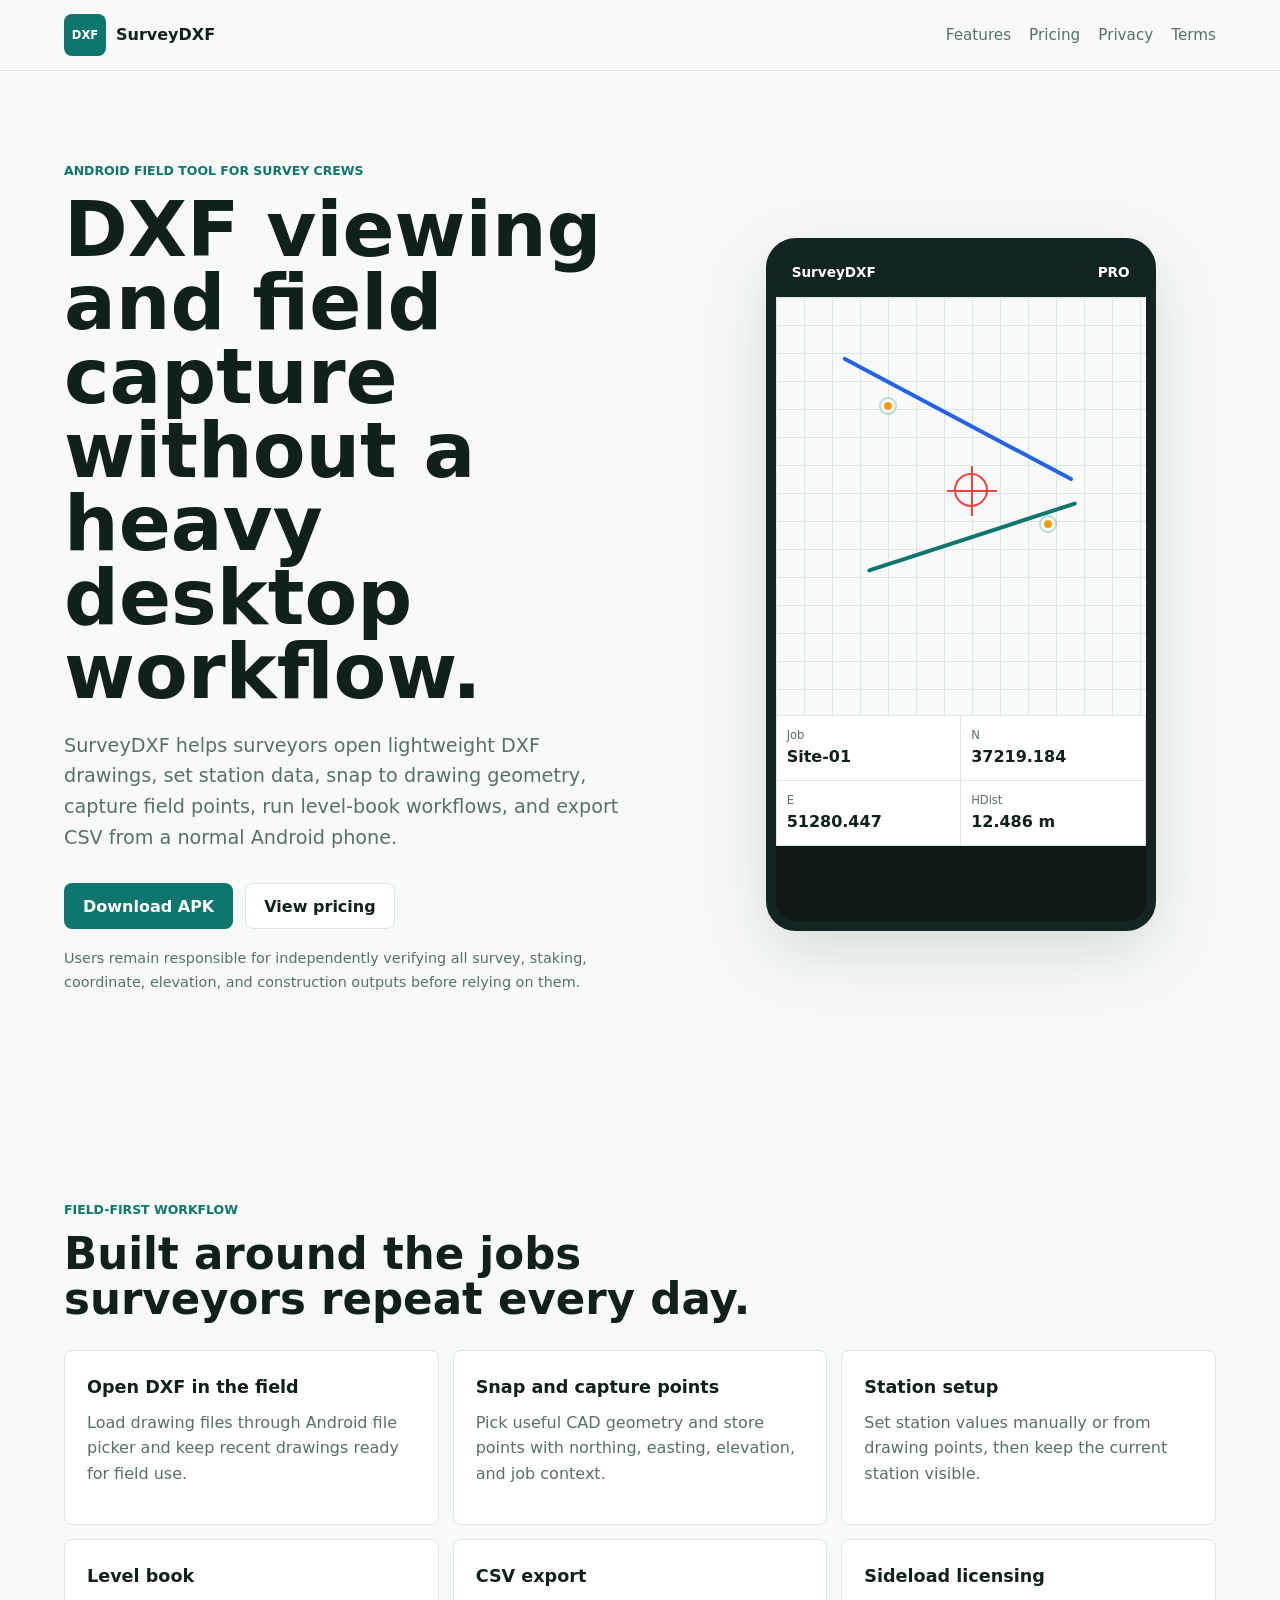
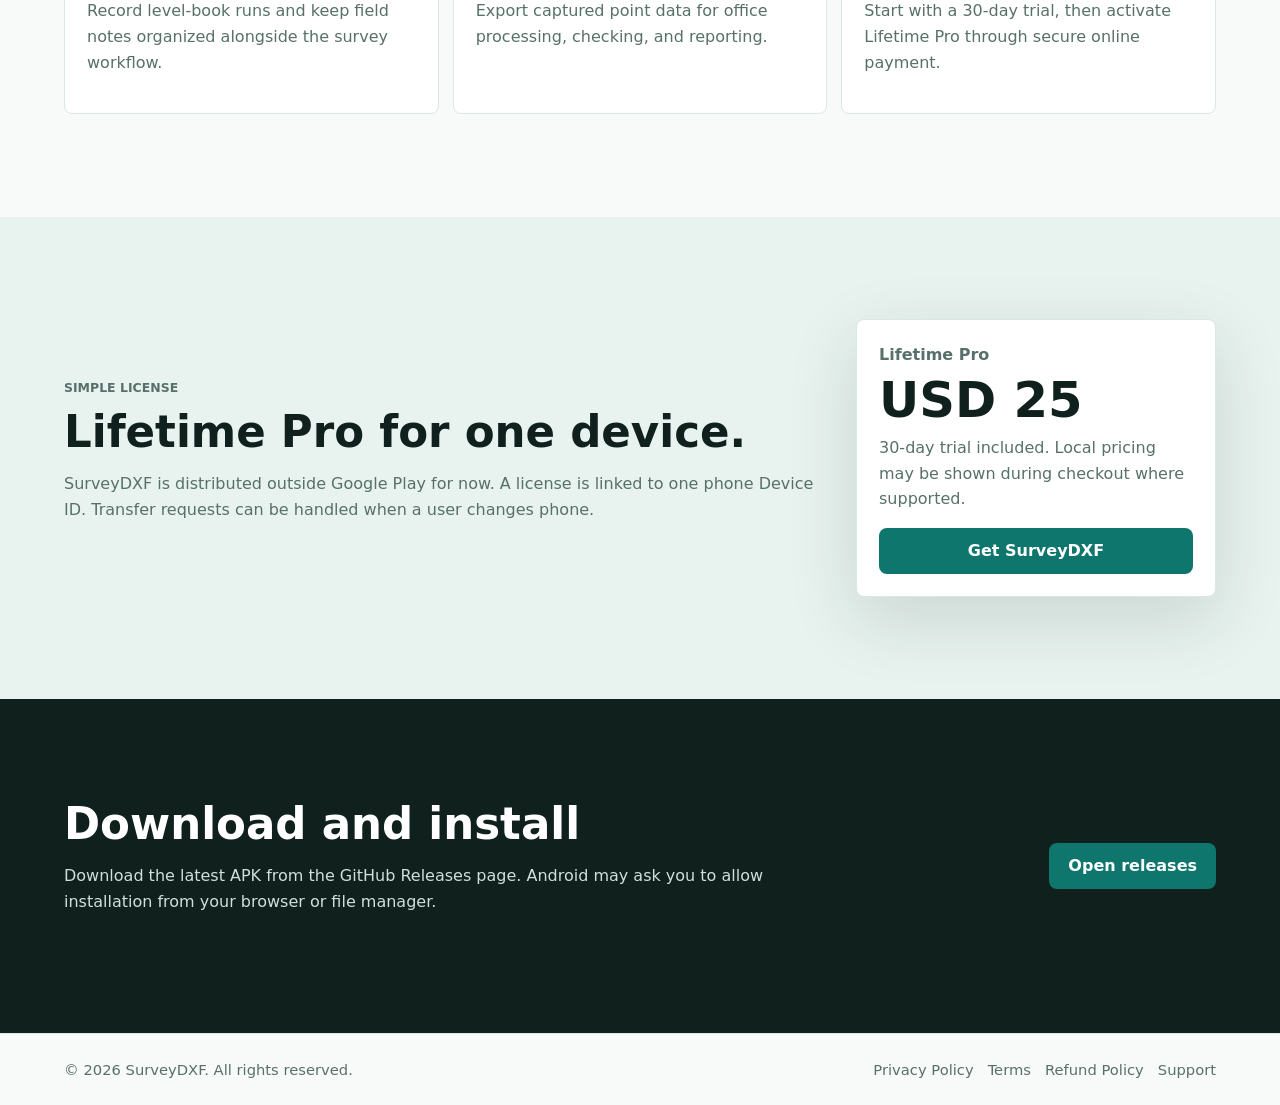
==== index.html @ d7568650 "Add SurveyDXF landing page" ====
<!doctype html>
<html lang="en">
<head>
  <meta charset="utf-8">
  <meta name="viewport" content="width=device-width, initial-scale=1">
  <title>SurveyDXF - Android DXF Field Survey Tool</title>
  <meta name="description" content="SurveyDXF is an Android field productivity tool for DXF viewing, stakeout support, point capture, level booking, and CSV export.">
  <meta property="og:title" content="SurveyDXF">
  <meta property="og:description" content="Android DXF viewing, stakeout support, point capture, level booking, and CSV export for survey field work.">
  <meta property="og:type" content="website">
  <meta name="theme-color" content="#0f766e">
  <link rel="stylesheet" href="styles.css">
</head>
<body>
  <header class="site-header">
    <a class="brand" href="index.html" aria-label="SurveyDXF home">
      <span class="brand-mark">DXF</span>
      <span>SurveyDXF</span>
    </a>
    <nav aria-label="Main navigation">
      <a href="#features">Features</a>
      <a href="#pricing">Pricing</a>
      <a href="privacy.html">Privacy</a>
      <a href="terms.html">Terms</a>
    </nav>
  </header>

  <main>
    <section class="hero">
      <div class="hero-copy">
        <p class="eyebrow">Android field tool for survey crews</p>
        <h1>DXF viewing and field capture without a heavy desktop workflow.</h1>
        <p class="lead">
          SurveyDXF helps surveyors open lightweight DXF drawings, set station data,
          snap to drawing geometry, capture field points, run level-book workflows,
          and export CSV from a normal Android phone.
        </p>
        <div class="hero-actions">
          <a class="button primary" href="#download">Download APK</a>
          <a class="button secondary" href="#pricing">View pricing</a>
        </div>
        <p class="fine">
          Users remain responsible for independently verifying all survey, staking,
          coordinate, elevation, and construction outputs before relying on them.
        </p>
      </div>

      <div class="phone-panel" aria-label="SurveyDXF app preview">
        <div class="phone">
          <div class="status-row">
            <span>SurveyDXF</span>
            <span>PRO</span>
          </div>
          <div class="canvas">
            <div class="grid"></div>
            <div class="line line-a"></div>
            <div class="line line-b"></div>
            <div class="point p1"></div>
            <div class="point p2"></div>
            <div class="cursor"></div>
          </div>
          <div class="readout">
            <div><span>Job</span><strong>Site-01</strong></div>
            <div><span>N</span><strong>37219.184</strong></div>
            <div><span>E</span><strong>51280.447</strong></div>
            <div><span>HDist</span><strong>12.486 m</strong></div>
          </div>
        </div>
      </div>
    </section>

    <section id="features" class="section">
      <div class="section-heading">
        <p class="eyebrow">Field-first workflow</p>
        <h2>Built around the jobs surveyors repeat every day.</h2>
      </div>
      <div class="feature-grid">
        <article>
          <h3>Open DXF in the field</h3>
          <p>Load drawing files through Android file picker and keep recent drawings ready for field use.</p>
        </article>
        <article>
          <h3>Snap and capture points</h3>
          <p>Pick useful CAD geometry and store points with northing, easting, elevation, and job context.</p>
        </article>
        <article>
          <h3>Station setup</h3>
          <p>Set station values manually or from drawing points, then keep the current station visible.</p>
        </article>
        <article>
          <h3>Level book</h3>
          <p>Record level-book runs and keep field notes organized alongside the survey workflow.</p>
        </article>
        <article>
          <h3>CSV export</h3>
          <p>Export captured point data for office processing, checking, and reporting.</p>
        </article>
        <article>
          <h3>Sideload licensing</h3>
          <p>Start with a 30-day trial, then activate Lifetime Pro through secure online payment.</p>
        </article>
      </div>
    </section>

    <section id="pricing" class="section split">
      <div>
        <p class="eyebrow">Simple license</p>
        <h2>Lifetime Pro for one device.</h2>
        <p>
          SurveyDXF is distributed outside Google Play for now. A license is linked
          to one phone Device ID. Transfer requests can be handled when a user
          changes phone.
        </p>
      </div>
      <div class="price-card">
        <span class="price-label">Lifetime Pro</span>
        <strong>USD 25</strong>
        <p>30-day trial included. Local pricing may be shown during checkout where supported.</p>
        <a class="button primary full" href="https://github.com/bmgis/SurveyDXF/releases">Get SurveyDXF</a>
      </div>
    </section>

    <section id="download" class="section callout">
      <div>
        <h2>Download and install</h2>
        <p>
          Download the latest APK from the GitHub Releases page. Android may ask
          you to allow installation from your browser or file manager.
        </p>
      </div>
      <a class="button primary" href="https://github.com/bmgis/SurveyDXF/releases">Open releases</a>
    </section>
  </main>

  <footer class="site-footer">
    <p>&copy; 2026 SurveyDXF. All rights reserved.</p>
    <div>
      <a href="privacy.html">Privacy Policy</a>
      <a href="terms.html">Terms</a>
      <a href="refund.html">Refund Policy</a>
      <a href="mailto:bmgis.my@gmail.com">Support</a>
    </div>
  </footer>
</body>
</html>
---- styles.css ----
:root {
  color-scheme: light;
  --bg: #f7faf8;
  --panel: #ffffff;
  --ink: #10201d;
  --muted: #58706a;
  --line: #dbe7e2;
  --brand: #0f766e;
  --brand-dark: #0b4f4a;
  --accent: #f59e0b;
  --soft: #e8f3ef;
  --shadow: 0 22px 70px rgba(16, 32, 29, 0.14);
}

* {
  box-sizing: border-box;
}

html {
  scroll-behavior: smooth;
}

body {
  margin: 0;
  font-family: Inter, ui-sans-serif, system-ui, -apple-system, BlinkMacSystemFont, "Segoe UI", sans-serif;
  line-height: 1.6;
  background: var(--bg);
  color: var(--ink);
}

a {
  color: inherit;
}

.site-header {
  position: sticky;
  top: 0;
  z-index: 10;
  display: flex;
  align-items: center;
  justify-content: space-between;
  gap: 20px;
  padding: 14px clamp(18px, 5vw, 72px);
  background: rgba(247, 250, 248, 0.92);
  border-bottom: 1px solid var(--line);
  backdrop-filter: blur(16px);
}

.brand {
  display: inline-flex;
  align-items: center;
  gap: 10px;
  text-decoration: none;
  font-weight: 800;
}

.brand-mark {
  display: inline-grid;
  place-items: center;
  width: 42px;
  height: 42px;
  border-radius: 8px;
  background: var(--brand);
  color: white;
  font-size: 0.72rem;
  letter-spacing: 0;
}

nav {
  display: flex;
  align-items: center;
  gap: 18px;
  font-size: 0.95rem;
  color: var(--muted);
}

nav a,
.site-footer a {
  text-decoration: none;
}

nav a:hover,
.site-footer a:hover {
  color: var(--brand-dark);
}

.hero {
  display: grid;
  grid-template-columns: minmax(0, 1.05fr) minmax(320px, 0.95fr);
  gap: clamp(30px, 6vw, 86px);
  align-items: center;
  min-height: calc(100vh - 72px);
  padding: clamp(44px, 7vw, 94px) clamp(18px, 5vw, 72px);
}

.hero-copy {
  max-width: 780px;
}

.eyebrow {
  margin: 0 0 12px;
  color: var(--brand);
  font-weight: 800;
  text-transform: uppercase;
  font-size: 0.78rem;
}

h1,
h2,
h3,
p {
  margin-top: 0;
}

h1 {
  margin-bottom: 22px;
  font-size: clamp(2.35rem, 6vw, 5.8rem);
  line-height: 0.96;
  letter-spacing: 0;
}

h2 {
  margin-bottom: 16px;
  font-size: clamp(1.8rem, 3.4vw, 3.2rem);
  line-height: 1.04;
  letter-spacing: 0;
}

h3 {
  margin-bottom: 8px;
  font-size: 1.1rem;
}

.lead {
  max-width: 660px;
  color: var(--muted);
  font-size: clamp(1rem, 1.5vw, 1.2rem);
}

.hero-actions {
  display: flex;
  flex-wrap: wrap;
  gap: 12px;
  margin: 30px 0 18px;
}

.button {
  display: inline-flex;
  min-height: 46px;
  align-items: center;
  justify-content: center;
  border-radius: 8px;
  padding: 0 18px;
  font-weight: 800;
  text-decoration: none;
  border: 1px solid transparent;
}

.button.primary {
  background: var(--brand);
  color: white;
}

.button.primary:hover {
  background: var(--brand-dark);
}

.button.secondary {
  background: white;
  border-color: var(--line);
}

.button.full {
  width: 100%;
}

.fine {
  max-width: 620px;
  color: var(--muted);
  font-size: 0.9rem;
}

.phone-panel {
  display: flex;
  justify-content: center;
}

.phone {
  width: min(100%, 390px);
  aspect-ratio: 9 / 16;
  overflow: hidden;
  border: 10px solid #132522;
  border-radius: 30px;
  background: #101918;
  box-shadow: var(--shadow);
}

.status-row {
  display: flex;
  justify-content: space-between;
  padding: 14px 16px;
  color: white;
  font-size: 0.85rem;
  font-weight: 800;
  background: #132522;
}

.canvas {
  position: relative;
  height: 62%;
  overflow: hidden;
  background: #f8faf8;
}

.grid {
  position: absolute;
  inset: 0;
  background-image:
    linear-gradient(#dbe7e2 1px, transparent 1px),
    linear-gradient(90deg, #dbe7e2 1px, transparent 1px);
  background-size: 28px 28px;
}

.line,
.point,
.cursor {
  position: absolute;
}

.line {
  height: 4px;
  background: #2563eb;
  border-radius: 999px;
}

.line-a {
  width: 260px;
  left: 52px;
  top: 120px;
  transform: rotate(28deg);
}

.line-b {
  width: 220px;
  left: 86px;
  top: 238px;
  transform: rotate(-18deg);
  background: #0f766e;
}

.point {
  width: 14px;
  height: 14px;
  border: 3px solid white;
  border-radius: 50%;
  background: var(--accent);
  box-shadow: 0 0 0 2px rgba(15, 118, 110, 0.25);
}

.p1 {
  left: 105px;
  top: 102px;
}

.p2 {
  left: 265px;
  top: 220px;
}

.cursor {
  left: 178px;
  top: 176px;
  width: 34px;
  height: 34px;
  border: 2px solid #ef4444;
  border-radius: 50%;
}

.cursor::before,
.cursor::after {
  content: "";
  position: absolute;
  background: #ef4444;
}

.cursor::before {
  left: 15px;
  top: -9px;
  width: 2px;
  height: 50px;
}

.cursor::after {
  left: -9px;
  top: 15px;
  width: 50px;
  height: 2px;
}

.readout {
  display: grid;
  grid-template-columns: 1fr 1fr;
  gap: 1px;
  background: #dbe7e2;
  padding: 1px;
}

.readout div {
  min-height: 62px;
  padding: 10px;
  background: white;
}

.readout span {
  display: block;
  color: var(--muted);
  font-size: 0.72rem;
}

.readout strong {
  display: block;
  font-size: 1rem;
}

.section {
  padding: clamp(54px, 8vw, 104px) clamp(18px, 5vw, 72px);
}

.section-heading {
  max-width: 760px;
  margin-bottom: 28px;
}

.feature-grid {
  display: grid;
  grid-template-columns: repeat(3, minmax(0, 1fr));
  gap: 14px;
}

.feature-grid article,
.price-card {
  background: var(--panel);
  border: 1px solid var(--line);
  border-radius: 8px;
  padding: 22px;
}

.feature-grid p,
.split p,
.price-card p,
.callout p {
  color: var(--muted);
}

.split {
  display: grid;
  grid-template-columns: minmax(0, 1fr) 360px;
  gap: 28px;
  align-items: center;
  background: var(--soft);
}

.price-card {
  box-shadow: var(--shadow);
}

.price-label {
  color: var(--muted);
  font-weight: 800;
}

.price-card strong {
  display: block;
  margin: 8px 0 10px;
  font-size: 3.1rem;
  line-height: 1;
}

.callout {
  display: flex;
  align-items: center;
  justify-content: space-between;
  gap: 22px;
  background: #10201d;
  color: white;
}

.callout p {
  max-width: 720px;
  color: #cfe0dc;
}

.site-footer {
  display: flex;
  align-items: center;
  justify-content: space-between;
  gap: 18px;
  padding: 24px clamp(18px, 5vw, 72px);
  border-top: 1px solid var(--line);
  color: var(--muted);
  font-size: 0.92rem;
}

.site-footer p {
  margin: 0;
}

.site-footer div {
  display: flex;
  flex-wrap: wrap;
  gap: 14px;
}

.policy-page {
  max-width: 860px;
  margin: 0 auto;
  padding: 52px 18px 80px;
}

.policy-page h1 {
  font-size: clamp(2rem, 5vw, 3.6rem);
}

.policy-page h2 {
  margin-top: 30px;
  font-size: 1.45rem;
}

.notice {
  margin: 24px 0;
  padding: 18px;
  border: 1px solid var(--line);
  border-radius: 8px;
  background: white;
}

@media (max-width: 900px) {
  .hero,
  .split,
  .feature-grid {
    grid-template-columns: 1fr;
  }

  .hero {
    min-height: auto;
  }

  .phone-panel {
    justify-content: flex-start;
  }

  .price-card {
    max-width: 420px;
  }
}

@media (max-width: 640px) {
  .site-header,
  .site-footer,
  .callout {
    align-items: flex-start;
    flex-direction: column;
  }

  nav {
    width: 100%;
    overflow-x: auto;
    padding-bottom: 4px;
  }

  h1 {
    font-size: 2.55rem;
  }

  .button {
    width: 100%;
  }
}
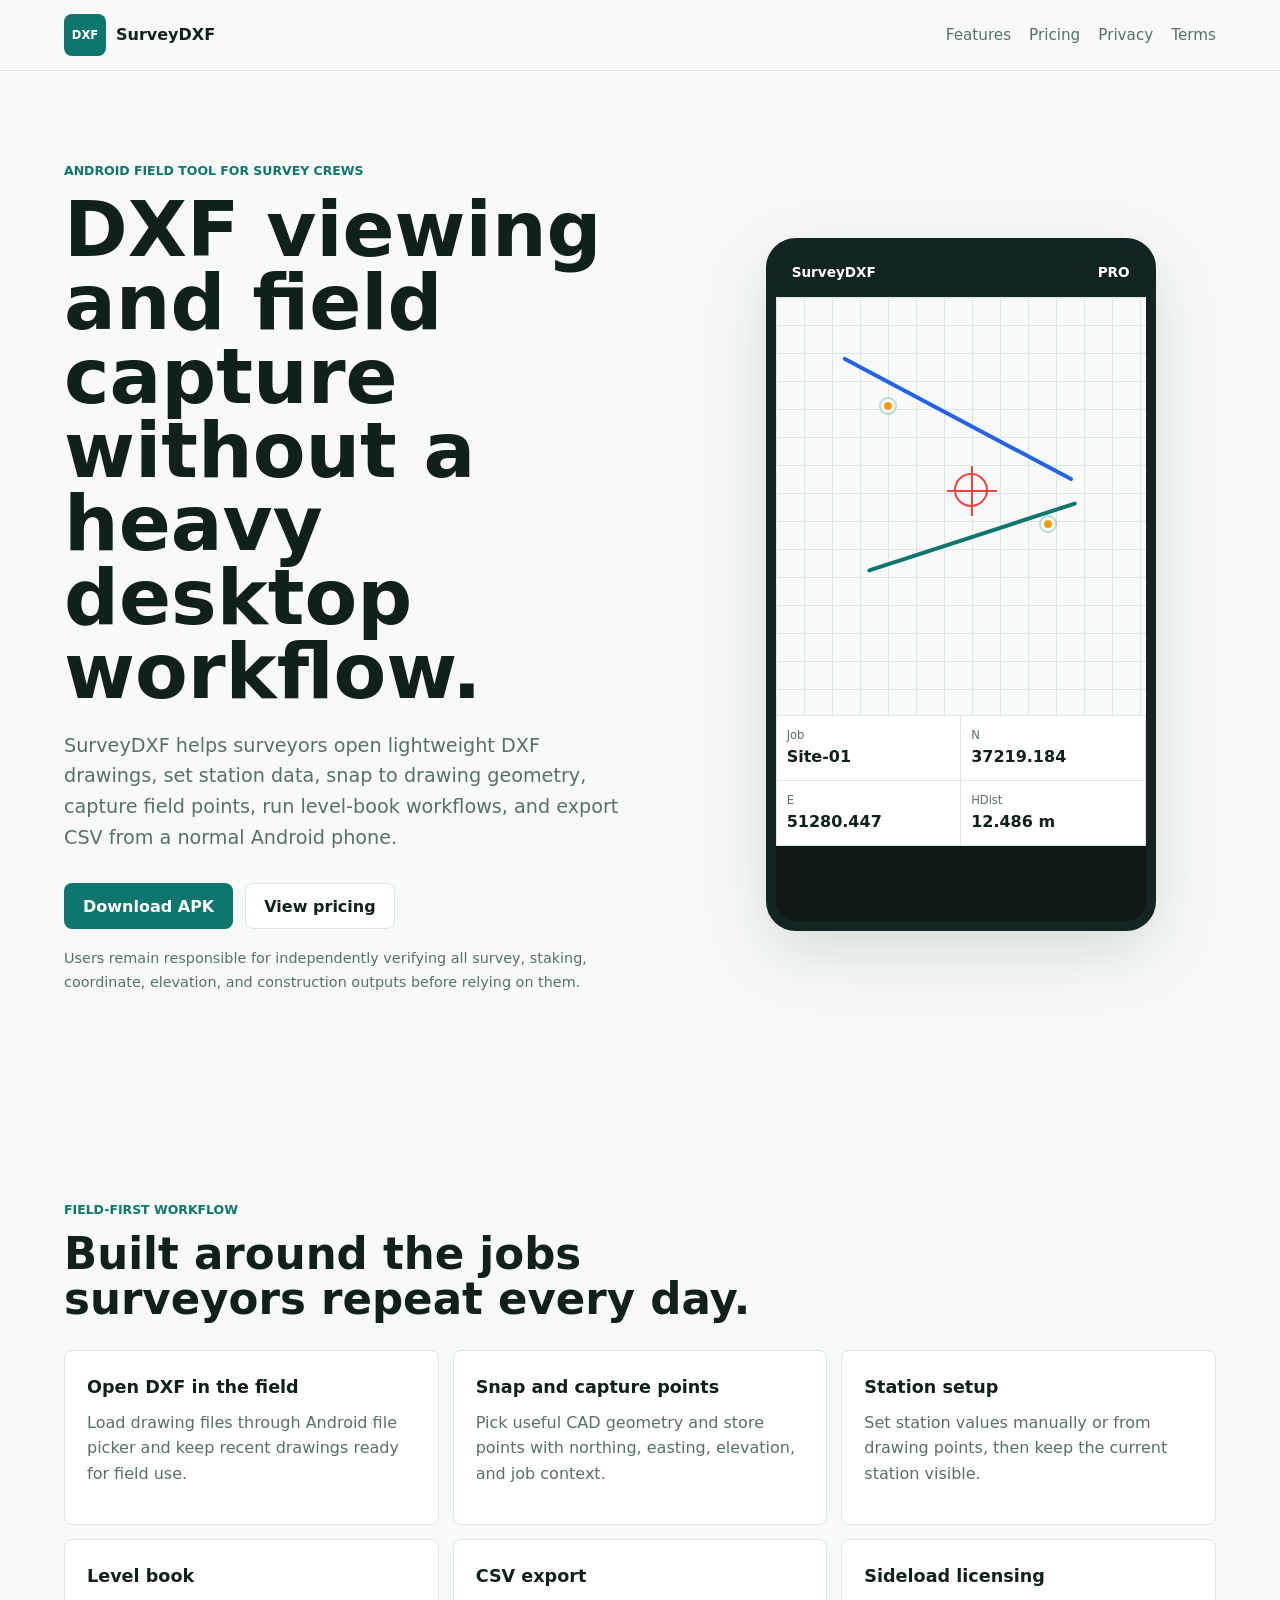
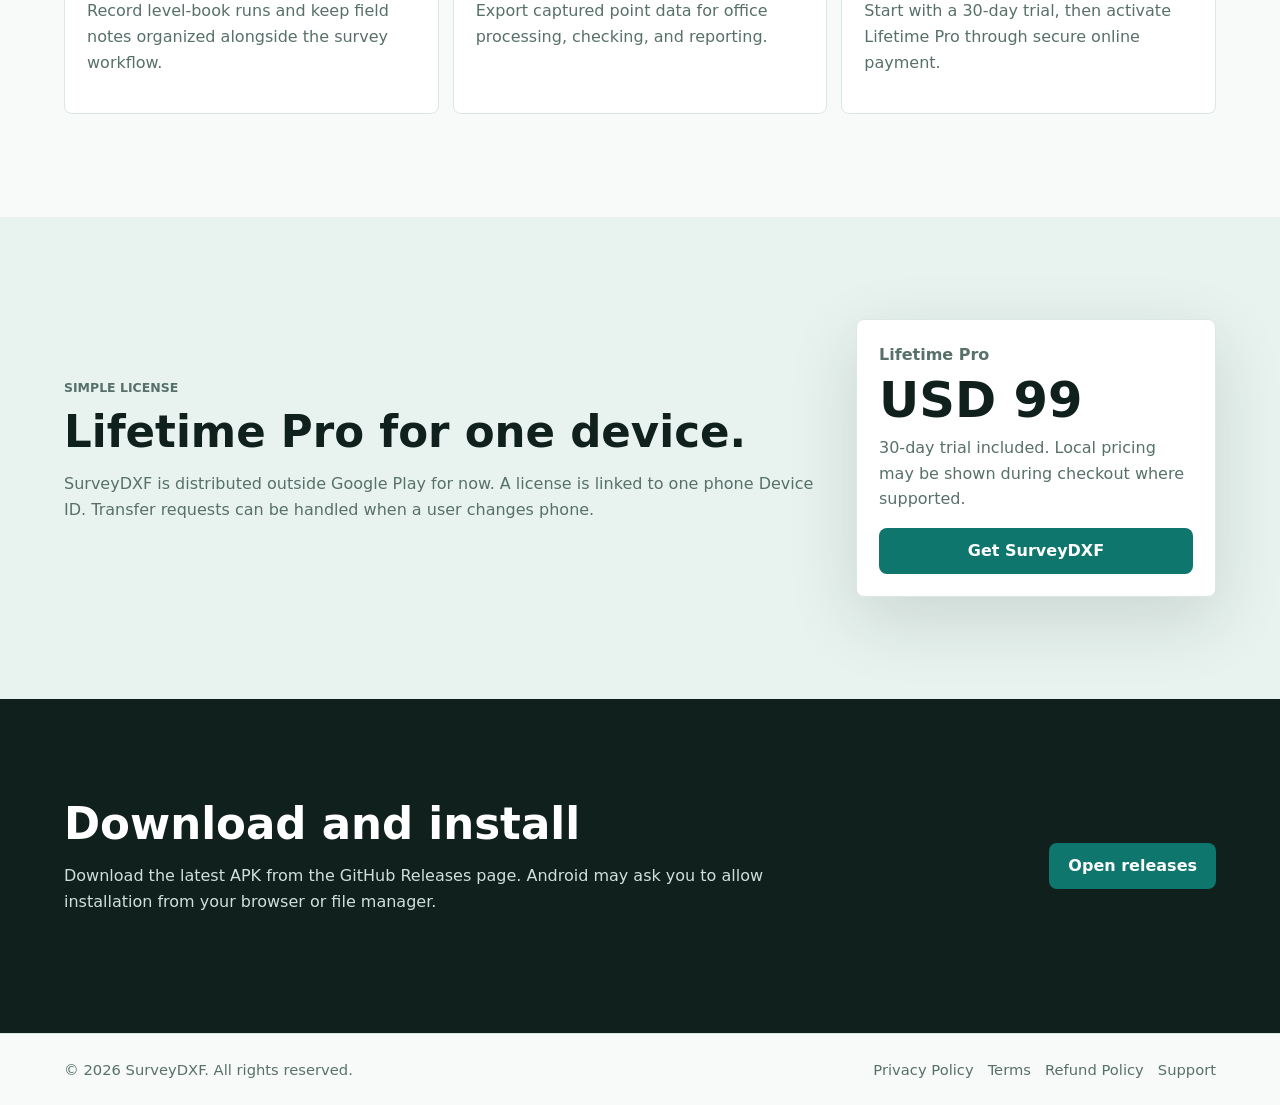
==== commit c32af32e: "Update index.html" ====
--- a/index.html
+++ b/index.html
@@ -114,7 +114,7 @@
       </div>
       <div class="price-card">
         <span class="price-label">Lifetime Pro</span>
-        <strong>USD 25</strong>
+        <strong>USD 99</strong>
         <p>30-day trial included. Local pricing may be shown during checkout where supported.</p>
         <a class="button primary full" href="https://github.com/bmgis/SurveyDXF/releases">Get SurveyDXF</a>
       </div>
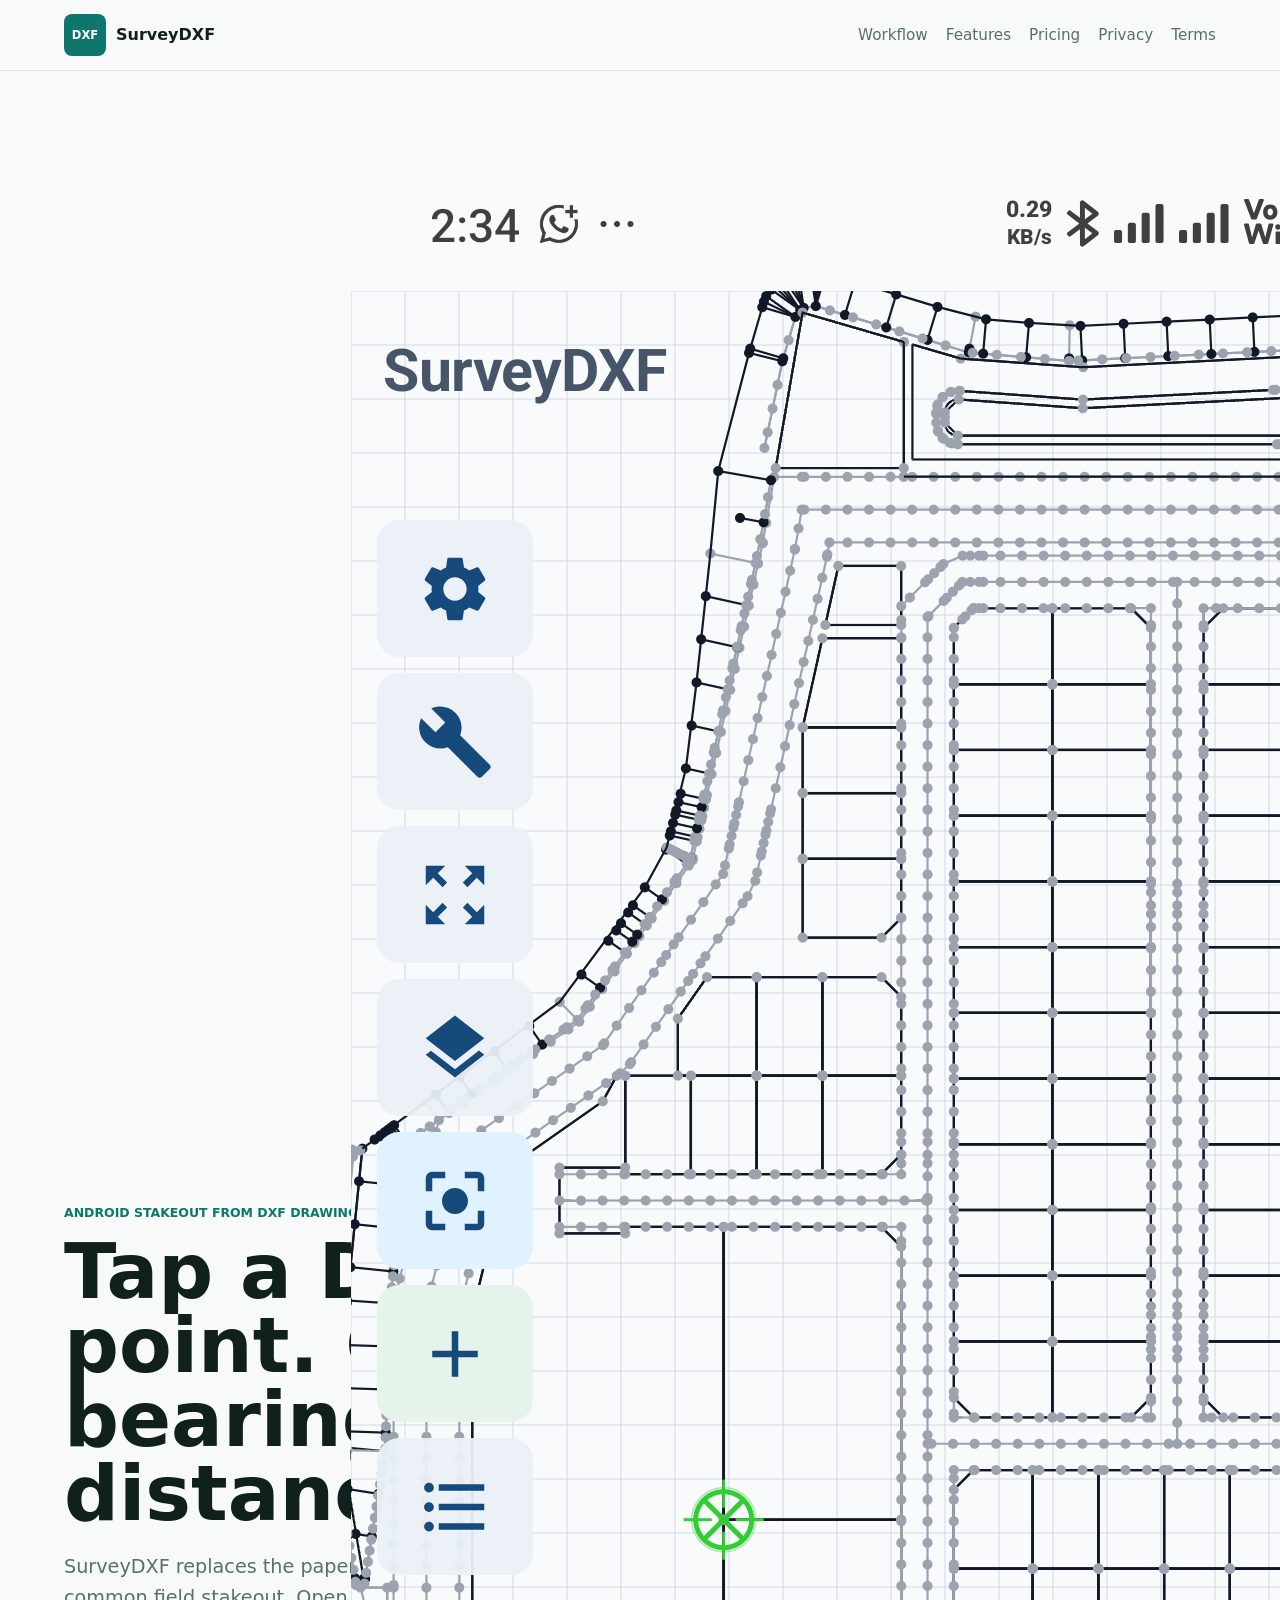
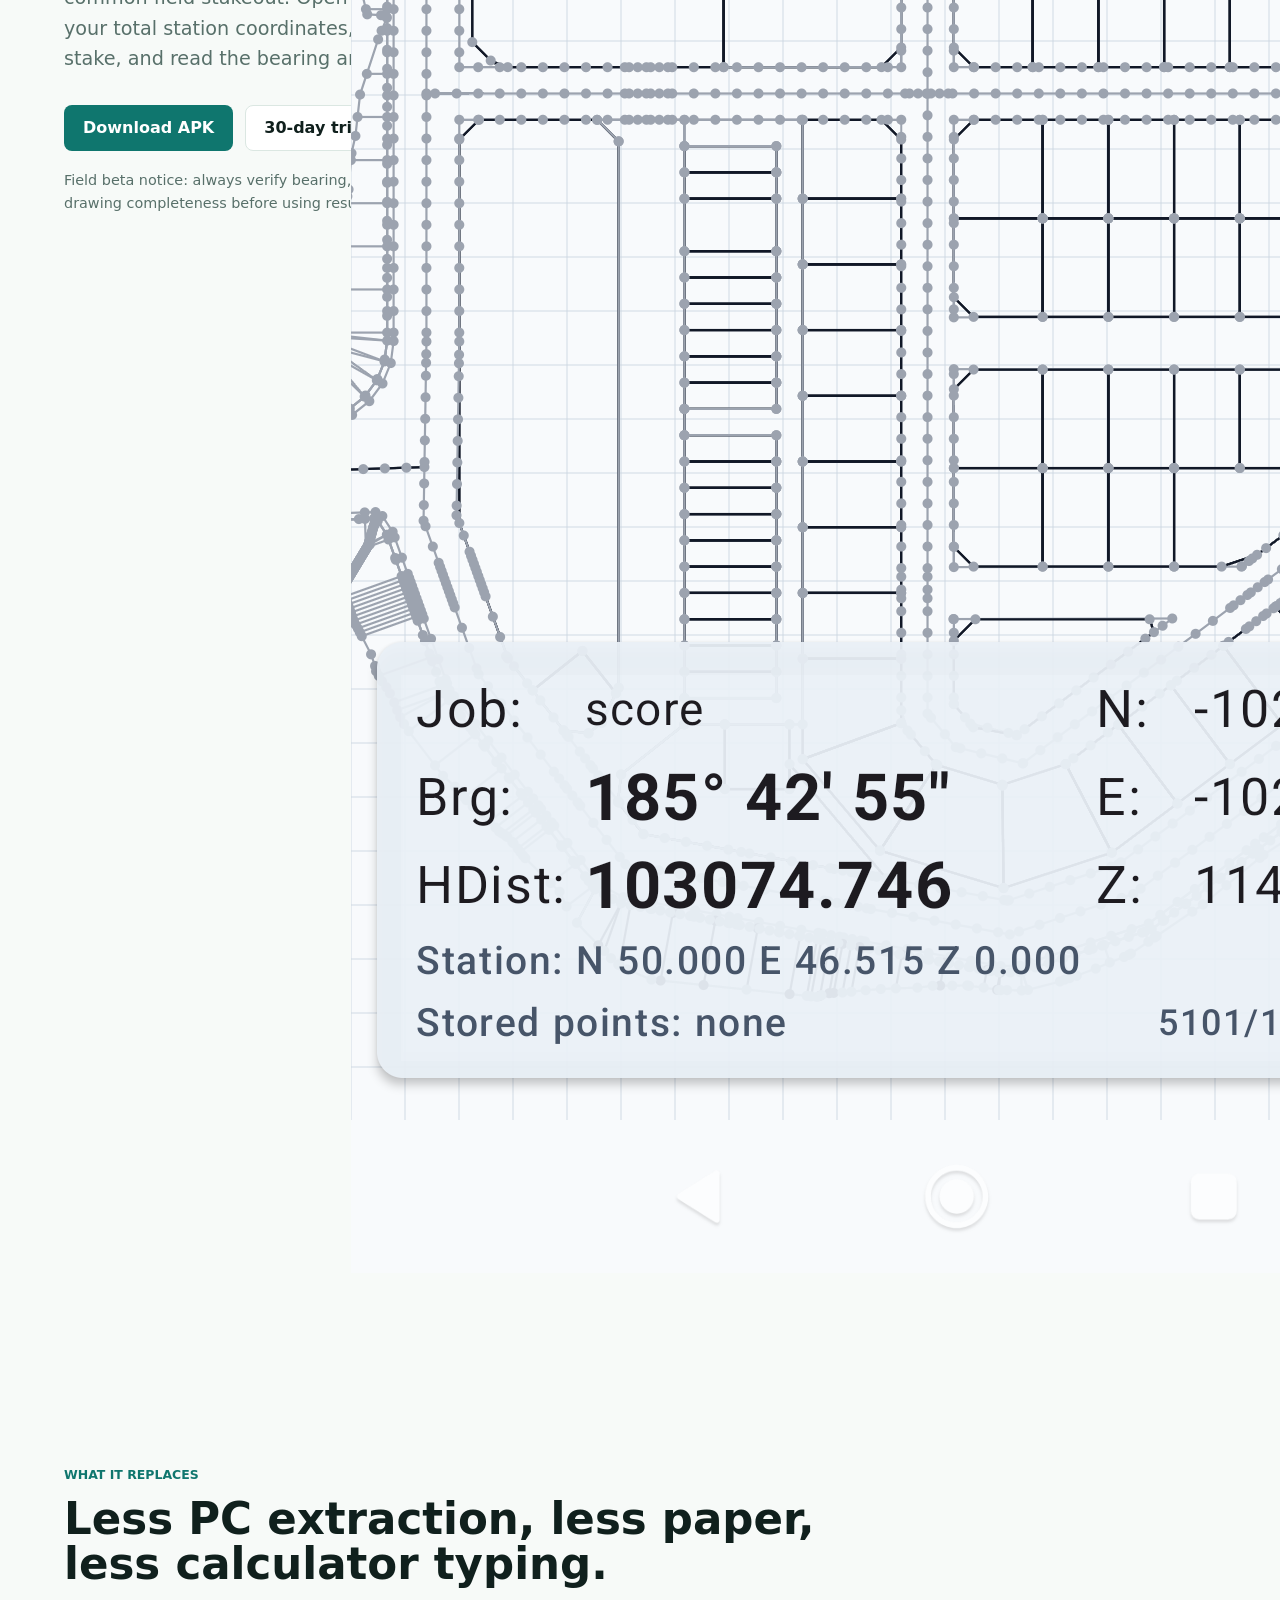
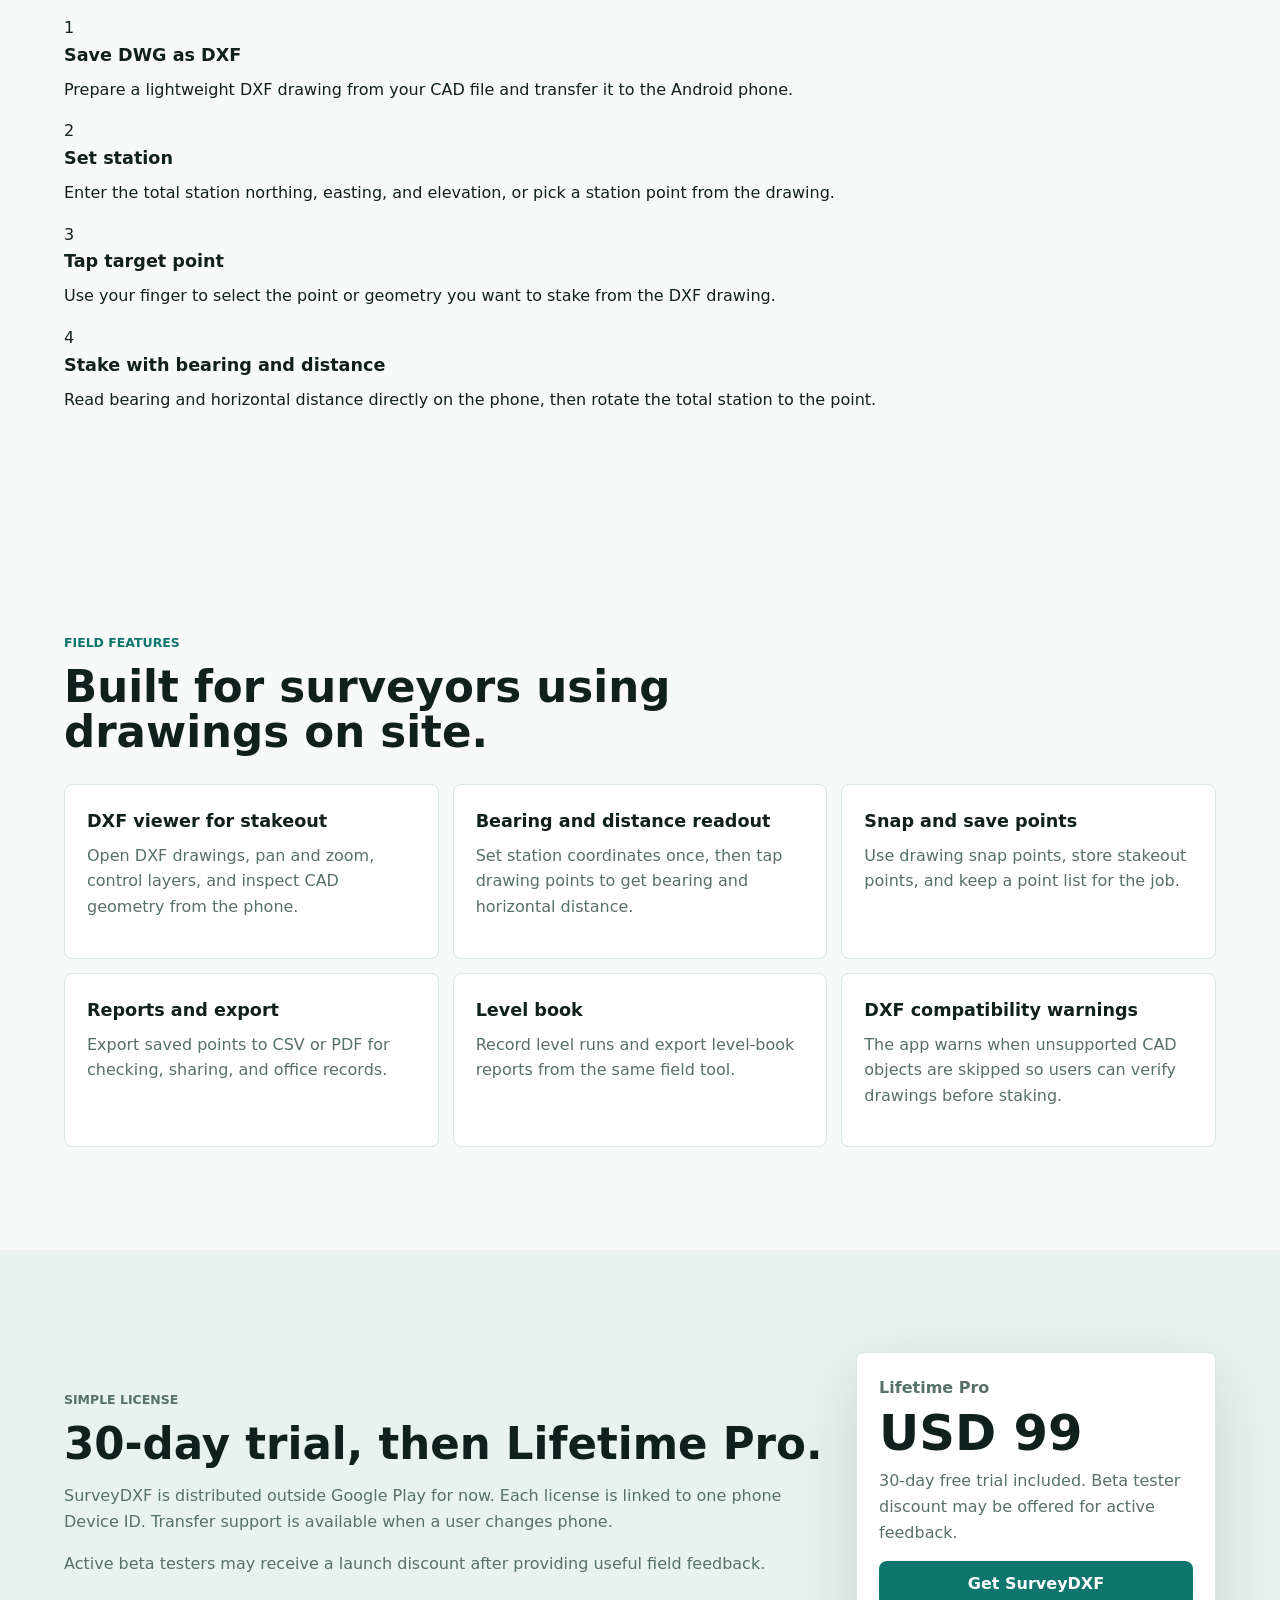
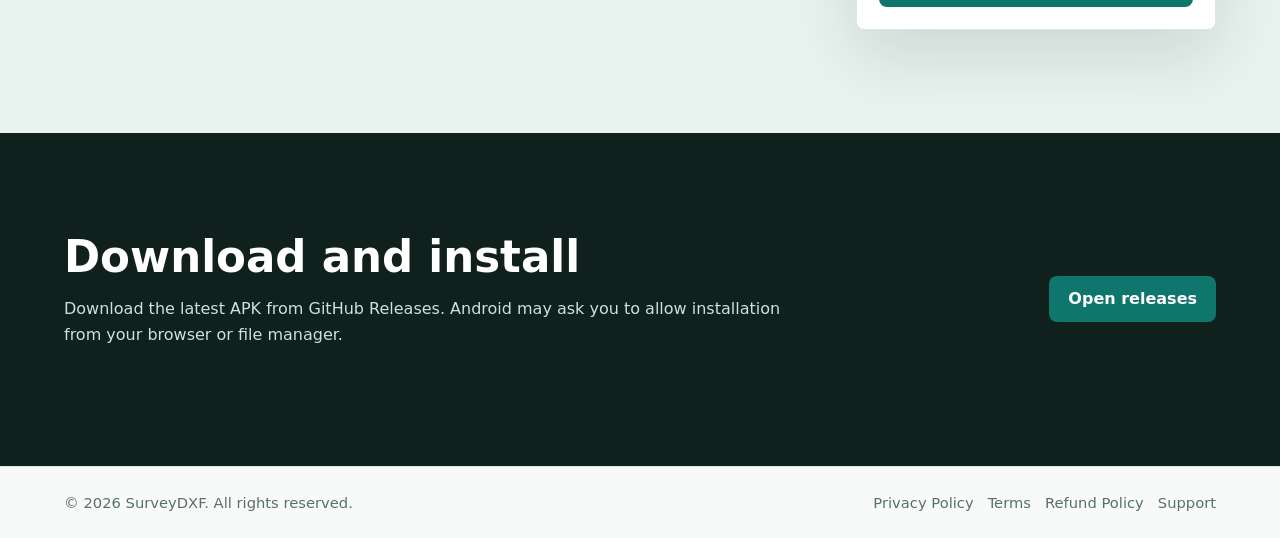
==== commit 34281327: "Update index.html" ====
--- a/index.html
+++ b/index.html
@@ -3,11 +3,12 @@
 <head>
   <meta charset="utf-8">
   <meta name="viewport" content="width=device-width, initial-scale=1">
-  <title>SurveyDXF - Android DXF Field Survey Tool</title>
-  <meta name="description" content="SurveyDXF is an Android field productivity tool for DXF viewing, stakeout support, point capture, level booking, and CSV export.">
+  <title>SurveyDXF - Android DXF Stakeout Tool</title>
+  <meta name="description" content="SurveyDXF helps surveyors open DXF drawings on Android, set a station, tap a point, and get bearing and distance for field stakeout.">
   <meta property="og:title" content="SurveyDXF">
-  <meta property="og:description" content="Android DXF viewing, stakeout support, point capture, level booking, and CSV export for survey field work.">
+  <meta property="og:description" content="Open DXF on Android. Set station. Tap point. Get bearing and distance for survey stakeout.">
   <meta property="og:type" content="website">
+  <meta property="og:image" content="phone-screenshot.png">
   <meta name="theme-color" content="#0f766e">
   <link rel="stylesheet" href="styles.css">
 </head>
@@ -18,6 +19,7 @@
       <span>SurveyDXF</span>
     </a>
     <nav aria-label="Main navigation">
+      <a href="#workflow">Workflow</a>
       <a href="#features">Features</a>
       <a href="#pricing">Pricing</a>
       <a href="privacy.html">Privacy</a>
@@ -28,76 +30,86 @@
   <main>
     <section class="hero">
       <div class="hero-copy">
-        <p class="eyebrow">Android field tool for survey crews</p>
-        <h1>DXF viewing and field capture without a heavy desktop workflow.</h1>
+        <p class="eyebrow">Android stakeout from DXF drawings</p>
+        <h1>Tap a DXF point. Get bearing and distance.</h1>
         <p class="lead">
-          SurveyDXF helps surveyors open lightweight DXF drawings, set station data,
-          snap to drawing geometry, capture field points, run level-book workflows,
-          and export CSV from a normal Android phone.
+          SurveyDXF replaces the paper-and-calculator workflow for common field stakeout.
+          Open a DXF on your phone, set your total station coordinates, tap the point you
+          want to stake, and read the bearing and distance instantly.
         </p>
         <div class="hero-actions">
           <a class="button primary" href="#download">Download APK</a>
-          <a class="button secondary" href="#pricing">View pricing</a>
+          <a class="button secondary" href="#pricing">30-day trial</a>
         </div>
         <p class="fine">
-          Users remain responsible for independently verifying all survey, staking,
-          coordinate, elevation, and construction outputs before relying on them.
+          Field beta notice: always verify bearing, distance, coordinates, elevation, and
+          drawing completeness before using results for final staking.
         </p>
       </div>
 
-      <div class="phone-panel" aria-label="SurveyDXF app preview">
-        <div class="phone">
-          <div class="status-row">
-            <span>SurveyDXF</span>
-            <span>PRO</span>
-          </div>
-          <div class="canvas">
-            <div class="grid"></div>
-            <div class="line line-a"></div>
-            <div class="line line-b"></div>
-            <div class="point p1"></div>
-            <div class="point p2"></div>
-            <div class="cursor"></div>
-          </div>
-          <div class="readout">
-            <div><span>Job</span><strong>Site-01</strong></div>
-            <div><span>N</span><strong>37219.184</strong></div>
-            <div><span>E</span><strong>51280.447</strong></div>
-            <div><span>HDist</span><strong>12.486 m</strong></div>
-          </div>
-        </div>
+      <div class="phone-panel" aria-label="SurveyDXF app screenshot">
+        <img class="phone-screenshot" src="phone-screenshot.png" alt="SurveyDXF Android app showing DXF drawing with bearing and distance readout">
+      </div>
+    </section>
+
+    <section id="workflow" class="section workflow">
+      <div class="section-heading">
+        <p class="eyebrow">What it replaces</p>
+        <h2>Less PC extraction, less paper, less calculator typing.</h2>
+      </div>
+      <div class="workflow-steps">
+        <article>
+          <span>1</span>
+          <h3>Save DWG as DXF</h3>
+          <p>Prepare a lightweight DXF drawing from your CAD file and transfer it to the Android phone.</p>
+        </article>
+        <article>
+          <span>2</span>
+          <h3>Set station</h3>
+          <p>Enter the total station northing, easting, and elevation, or pick a station point from the drawing.</p>
+        </article>
+        <article>
+          <span>3</span>
+          <h3>Tap target point</h3>
+          <p>Use your finger to select the point or geometry you want to stake from the DXF drawing.</p>
+        </article>
+        <article>
+          <span>4</span>
+          <h3>Stake with bearing and distance</h3>
+          <p>Read bearing and horizontal distance directly on the phone, then rotate the total station to the point.</p>
+        </article>
       </div>
     </section>
 
     <section id="features" class="section">
       <div class="section-heading">
-        <p class="eyebrow">Field-first workflow</p>
-        <h2>Built around the jobs surveyors repeat every day.</h2>
+        <p class="eyebrow">Field features</p>
+        <h2>Built for surveyors using drawings on site.</h2>
       </div>
       <div class="feature-grid">
         <article>
-          <h3>Open DXF in the field</h3>
-          <p>Load drawing files through Android file picker and keep recent drawings ready for field use.</p>
+          <h3>DXF viewer for stakeout</h3>
+          <p>Open DXF drawings, pan and zoom, control layers, and inspect CAD geometry from the phone.</p>
         </article>
         <article>
-          <h3>Snap and capture points</h3>
-          <p>Pick useful CAD geometry and store points with northing, easting, elevation, and job context.</p>
+          <h3>Bearing and distance readout</h3>
+          <p>Set station coordinates once, then tap drawing points to get bearing and horizontal distance.</p>
         </article>
         <article>
-          <h3>Station setup</h3>
-          <p>Set station values manually or from drawing points, then keep the current station visible.</p>
+          <h3>Snap and save points</h3>
+          <p>Use drawing snap points, store stakeout points, and keep a point list for the job.</p>
+        </article>
+        <article>
+          <h3>Reports and export</h3>
+          <p>Export saved points to CSV or PDF for checking, sharing, and office records.</p>
         </article>
         <article>
           <h3>Level book</h3>
-          <p>Record level-book runs and keep field notes organized alongside the survey workflow.</p>
+          <p>Record level runs and export level-book reports from the same field tool.</p>
         </article>
         <article>
-          <h3>CSV export</h3>
-          <p>Export captured point data for office processing, checking, and reporting.</p>
-        </article>
-        <article>
-          <h3>Sideload licensing</h3>
-          <p>Start with a 30-day trial, then activate Lifetime Pro through secure online payment.</p>
+          <h3>DXF compatibility warnings</h3>
+          <p>The app warns when unsupported CAD objects are skipped so users can verify drawings before staking.</p>
         </article>
       </div>
     </section>
@@ -105,17 +117,19 @@
     <section id="pricing" class="section split">
       <div>
         <p class="eyebrow">Simple license</p>
-        <h2>Lifetime Pro for one device.</h2>
+        <h2>30-day trial, then Lifetime Pro.</h2>
         <p>
-          SurveyDXF is distributed outside Google Play for now. A license is linked
-          to one phone Device ID. Transfer requests can be handled when a user
-          changes phone.
+          SurveyDXF is distributed outside Google Play for now. Each license is linked
+          to one phone Device ID. Transfer support is available when a user changes phone.
+        </p>
+        <p>
+          Active beta testers may receive a launch discount after providing useful field feedback.
         </p>
       </div>
       <div class="price-card">
         <span class="price-label">Lifetime Pro</span>
         <strong>USD 99</strong>
-        <p>30-day trial included. Local pricing may be shown during checkout where supported.</p>
+        <p>30-day free trial included. Beta tester discount may be offered for active feedback.</p>
         <a class="button primary full" href="https://github.com/bmgis/SurveyDXF/releases">Get SurveyDXF</a>
       </div>
     </section>
@@ -124,8 +138,8 @@
       <div>
         <h2>Download and install</h2>
         <p>
-          Download the latest APK from the GitHub Releases page. Android may ask
-          you to allow installation from your browser or file manager.
+          Download the latest APK from GitHub Releases. Android may ask you to allow
+          installation from your browser or file manager.
         </p>
       </div>
       <a class="button primary" href="https://github.com/bmgis/SurveyDXF/releases">Open releases</a>
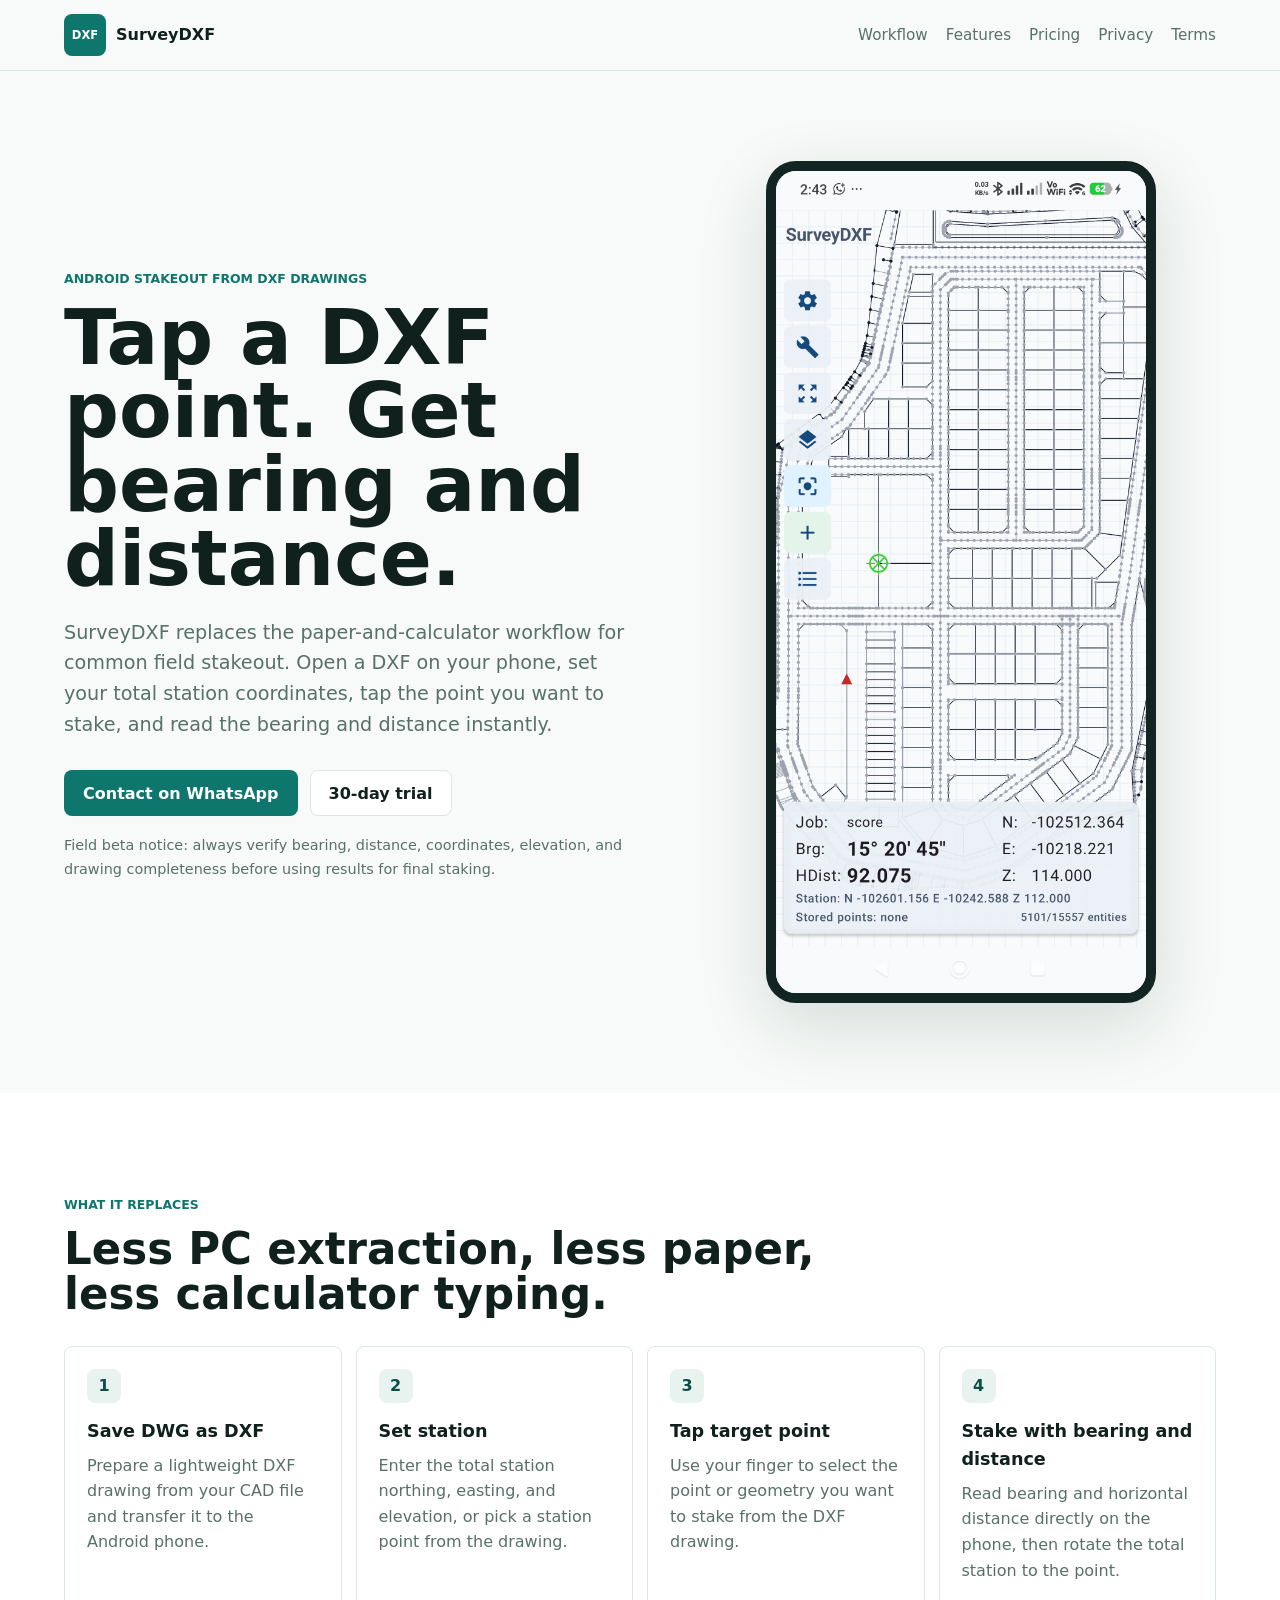
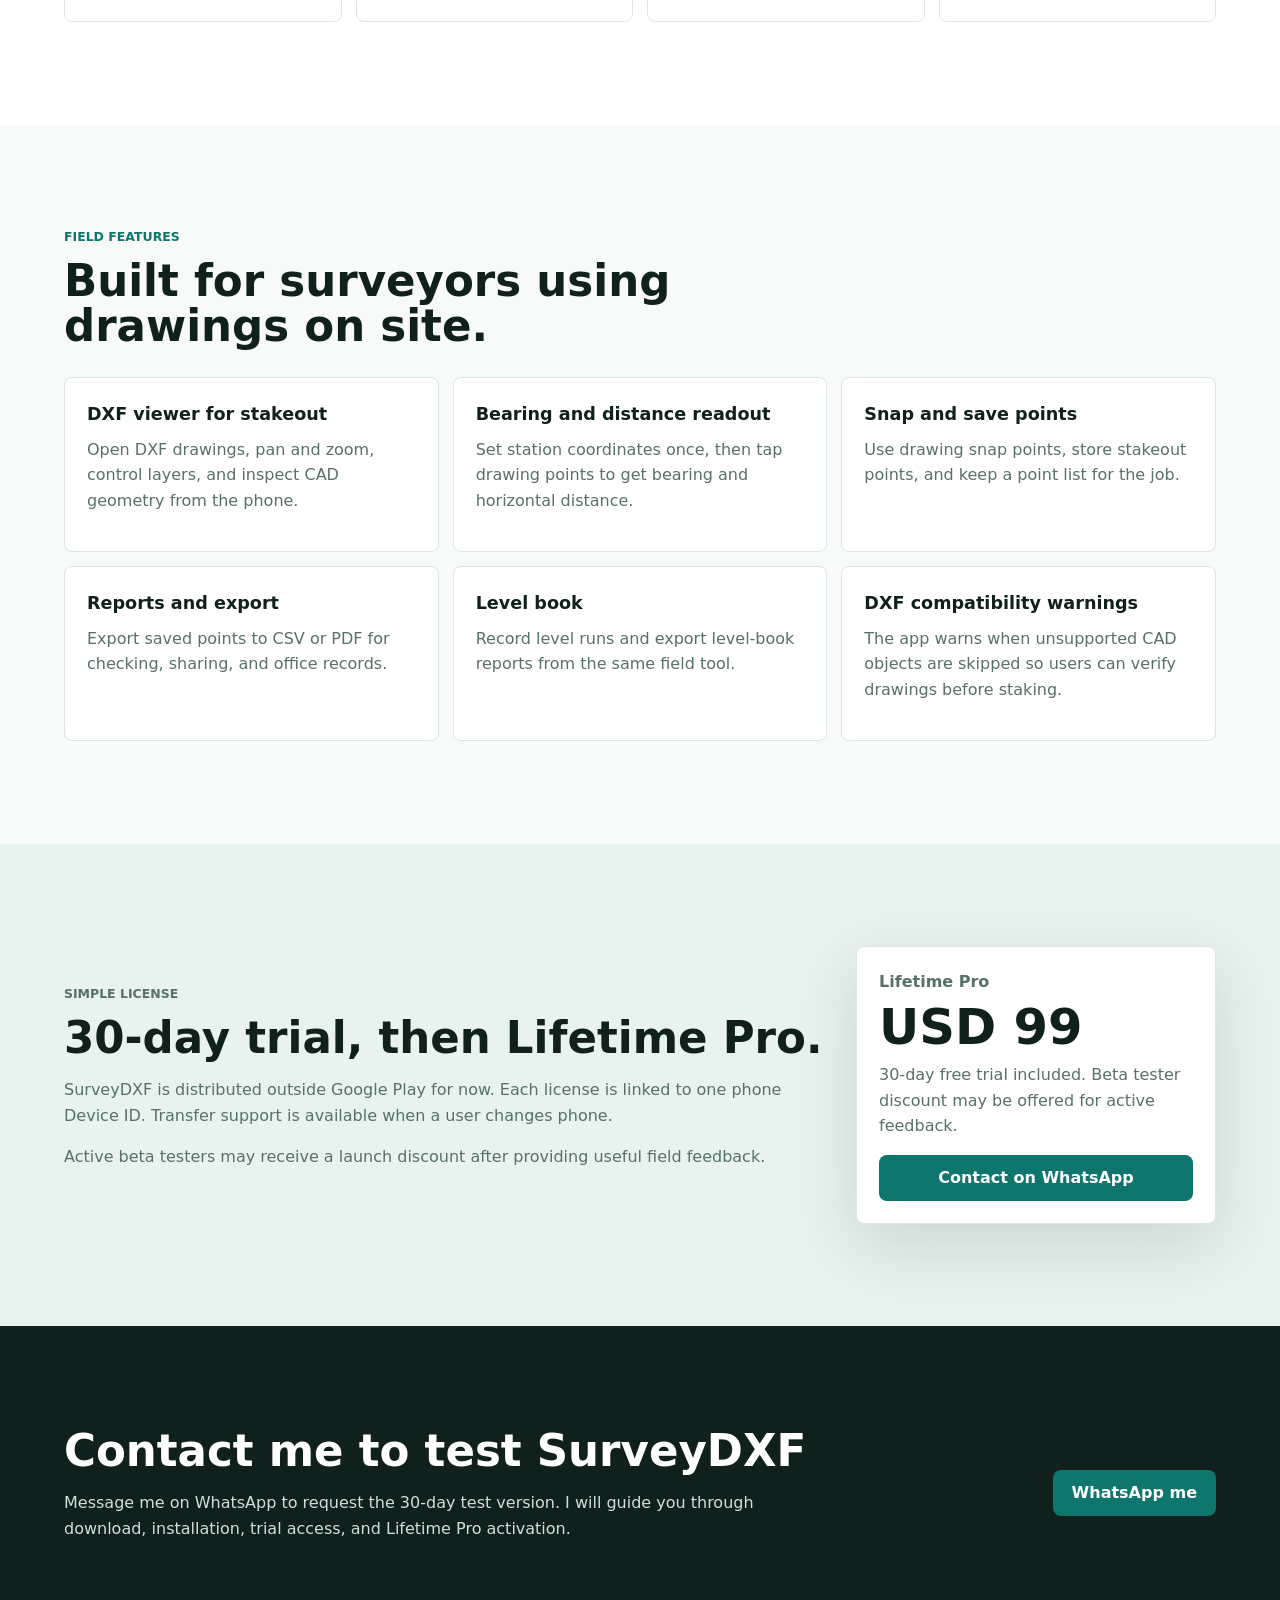
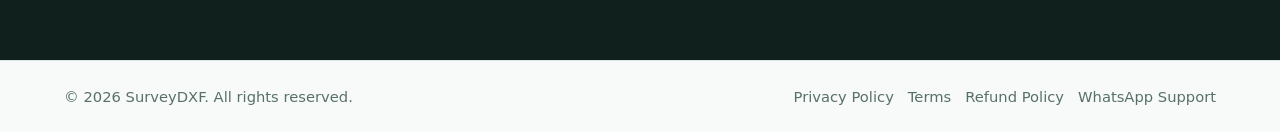
==== commit 4c963d0d: "Replace download links with WhatsApp contact options Updated contact methods to use WhatsApp for use" ====
--- a/index.html
+++ b/index.html
@@ -38,7 +38,7 @@
           want to stake, and read the bearing and distance instantly.
         </p>
         <div class="hero-actions">
-          <a class="button primary" href="#download">Download APK</a>
+          <a class="button primary" href="https://wa.me/60106588648?text=Hi%2C%20I%20want%20to%20test%20SurveyDXF%20for%2030%20days.">Contact on WhatsApp</a>
           <a class="button secondary" href="#pricing">30-day trial</a>
         </div>
         <p class="fine">
@@ -130,19 +130,19 @@
         <span class="price-label">Lifetime Pro</span>
         <strong>USD 99</strong>
         <p>30-day free trial included. Beta tester discount may be offered for active feedback.</p>
-        <a class="button primary full" href="https://github.com/bmgis/SurveyDXF/releases">Get SurveyDXF</a>
+        <a class="button primary full" href="https://wa.me/60106588648?text=Hi%2C%20I%20want%20to%20test%20SurveyDXF%20for%2030%20days.">Contact on WhatsApp</a>
       </div>
     </section>
 
     <section id="download" class="section callout">
       <div>
-        <h2>Download and install</h2>
+        <h2>Contact me to test SurveyDXF</h2>
         <p>
-          Download the latest APK from GitHub Releases. Android may ask you to allow
-          installation from your browser or file manager.
+          Message me on WhatsApp to request the 30-day test version. I will guide you
+          through download, installation, trial access, and Lifetime Pro activation.
         </p>
       </div>
-      <a class="button primary" href="https://github.com/bmgis/SurveyDXF/releases">Open releases</a>
+      <a class="button primary" href="https://wa.me/60106588648?text=Hi%2C%20I%20want%20to%20test%20SurveyDXF%20for%2030%20days.">WhatsApp me</a>
     </section>
   </main>
 
@@ -152,7 +152,7 @@
       <a href="privacy.html">Privacy Policy</a>
       <a href="terms.html">Terms</a>
       <a href="refund.html">Refund Policy</a>
-      <a href="mailto:bmgis.my@gmail.com">Support</a>
+      <a href="https://wa.me/60106588648?text=Hi%2C%20I%20need%20support%20for%20SurveyDXF.">WhatsApp Support</a>
     </div>
   </footer>
 </body>
--- a/styles.css
+++ b/styles.css
@@ -185,143 +185,16 @@
   justify-content: center;
 }
 
-.phone {
+.phone-screenshot {
   width: min(100%, 390px);
-  aspect-ratio: 9 / 16;
-  overflow: hidden;
+  height: auto;
+  display: block;
   border: 10px solid #132522;
   border-radius: 30px;
   background: #101918;
   box-shadow: var(--shadow);
 }
 
-.status-row {
-  display: flex;
-  justify-content: space-between;
-  padding: 14px 16px;
-  color: white;
-  font-size: 0.85rem;
-  font-weight: 800;
-  background: #132522;
-}
-
-.canvas {
-  position: relative;
-  height: 62%;
-  overflow: hidden;
-  background: #f8faf8;
-}
-
-.grid {
-  position: absolute;
-  inset: 0;
-  background-image:
-    linear-gradient(#dbe7e2 1px, transparent 1px),
-    linear-gradient(90deg, #dbe7e2 1px, transparent 1px);
-  background-size: 28px 28px;
-}
-
-.line,
-.point,
-.cursor {
-  position: absolute;
-}
-
-.line {
-  height: 4px;
-  background: #2563eb;
-  border-radius: 999px;
-}
-
-.line-a {
-  width: 260px;
-  left: 52px;
-  top: 120px;
-  transform: rotate(28deg);
-}
-
-.line-b {
-  width: 220px;
-  left: 86px;
-  top: 238px;
-  transform: rotate(-18deg);
-  background: #0f766e;
-}
-
-.point {
-  width: 14px;
-  height: 14px;
-  border: 3px solid white;
-  border-radius: 50%;
-  background: var(--accent);
-  box-shadow: 0 0 0 2px rgba(15, 118, 110, 0.25);
-}
-
-.p1 {
-  left: 105px;
-  top: 102px;
-}
-
-.p2 {
-  left: 265px;
-  top: 220px;
-}
-
-.cursor {
-  left: 178px;
-  top: 176px;
-  width: 34px;
-  height: 34px;
-  border: 2px solid #ef4444;
-  border-radius: 50%;
-}
-
-.cursor::before,
-.cursor::after {
-  content: "";
-  position: absolute;
-  background: #ef4444;
-}
-
-.cursor::before {
-  left: 15px;
-  top: -9px;
-  width: 2px;
-  height: 50px;
-}
-
-.cursor::after {
-  left: -9px;
-  top: 15px;
-  width: 50px;
-  height: 2px;
-}
-
-.readout {
-  display: grid;
-  grid-template-columns: 1fr 1fr;
-  gap: 1px;
-  background: #dbe7e2;
-  padding: 1px;
-}
-
-.readout div {
-  min-height: 62px;
-  padding: 10px;
-  background: white;
-}
-
-.readout span {
-  display: block;
-  color: var(--muted);
-  font-size: 0.72rem;
-}
-
-.readout strong {
-  display: block;
-  font-size: 1rem;
-}
-
 .section {
   padding: clamp(54px, 8vw, 104px) clamp(18px, 5vw, 72px);
 }
@@ -338,6 +211,7 @@
 }
 
 .feature-grid article,
+.workflow-steps article,
 .price-card {
   background: var(--panel);
   border: 1px solid var(--line);
@@ -346,10 +220,33 @@
 }
 
 .feature-grid p,
+.workflow-steps p,
 .split p,
 .price-card p,
 .callout p {
   color: var(--muted);
+}
+
+.workflow {
+  background: white;
+}
+
+.workflow-steps {
+  display: grid;
+  grid-template-columns: repeat(4, minmax(0, 1fr));
+  gap: 14px;
+}
+
+.workflow-steps span {
+  display: inline-grid;
+  place-items: center;
+  width: 34px;
+  height: 34px;
+  margin-bottom: 14px;
+  border-radius: 8px;
+  background: var(--soft);
+  color: var(--brand-dark);
+  font-weight: 900;
 }
 
 .split {
@@ -375,7 +272,6 @@
   font-size: 3.1rem;
   line-height: 1;
 }
-
 .callout {
   display: flex;
   align-items: center;
@@ -437,7 +333,8 @@
 @media (max-width: 900px) {
   .hero,
   .split,
-  .feature-grid {
+  .feature-grid,
+  .workflow-steps {
     grid-template-columns: 1fr;
   }
 
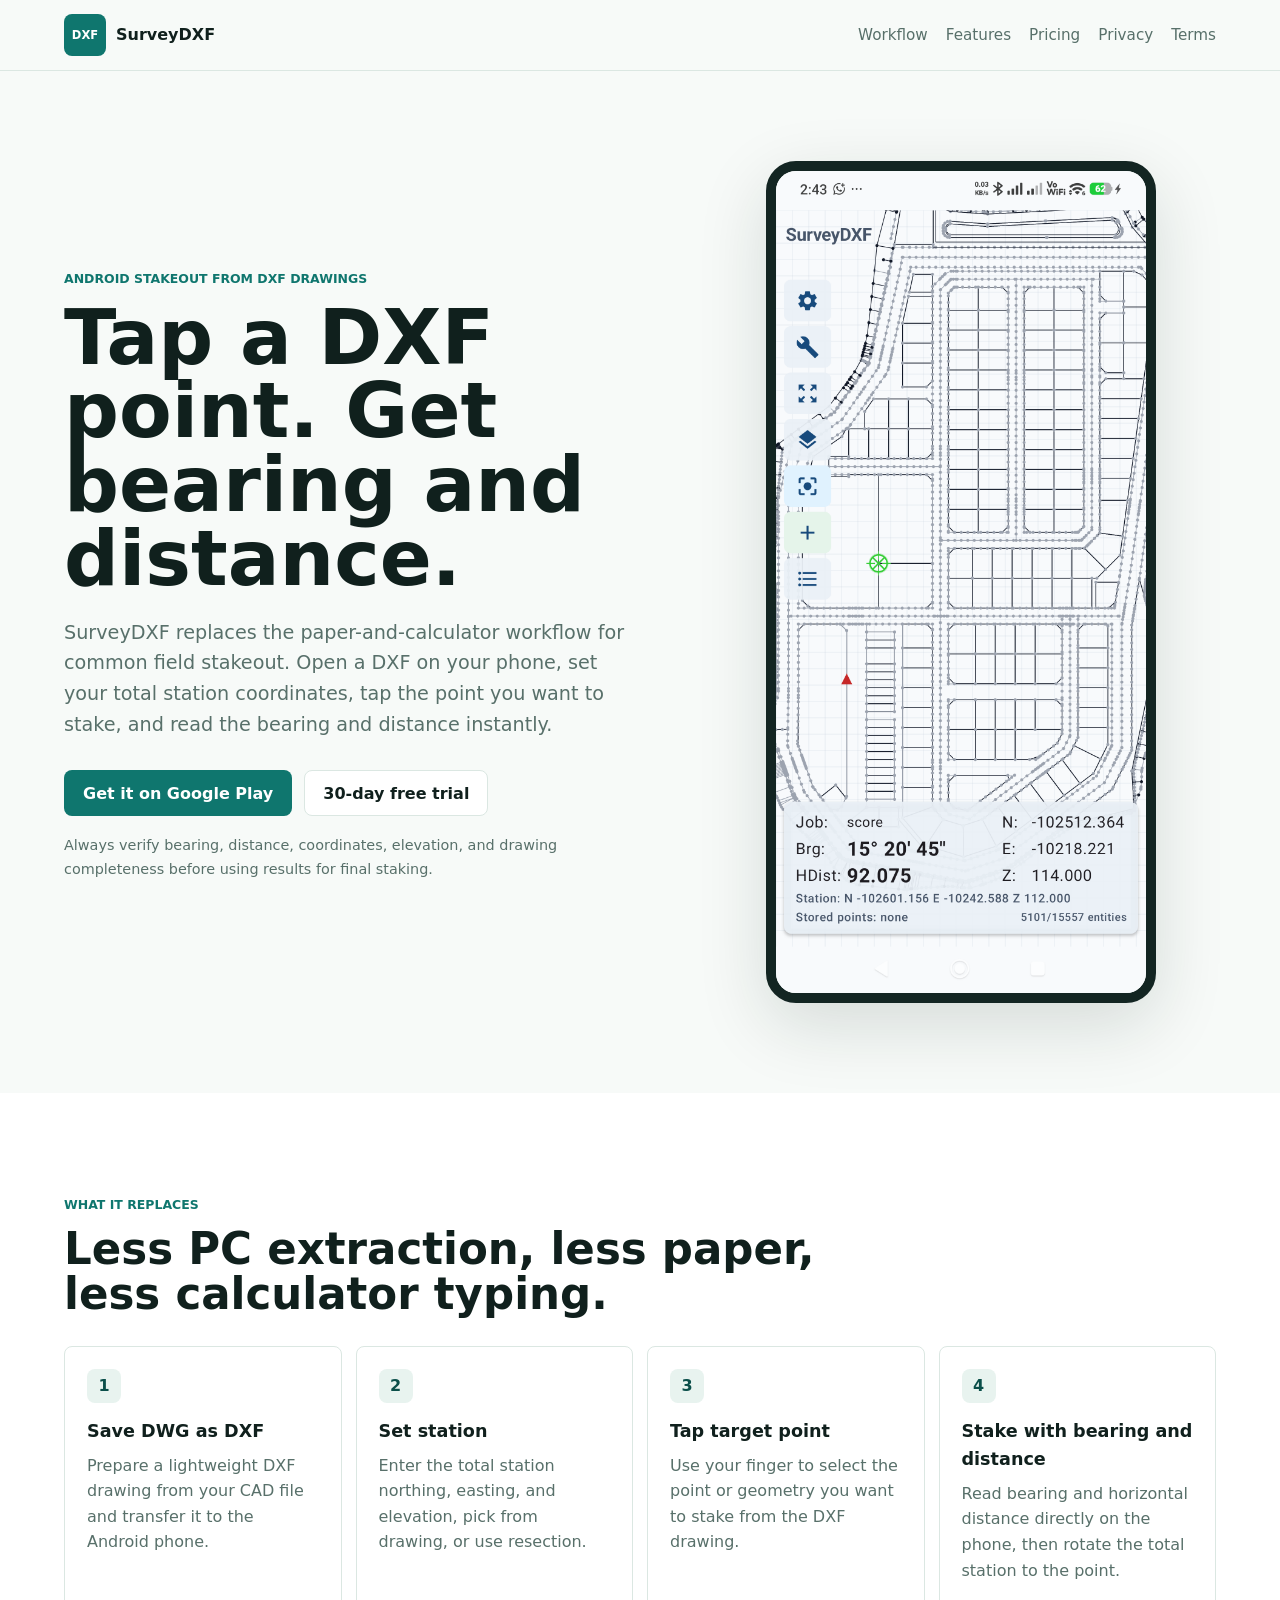
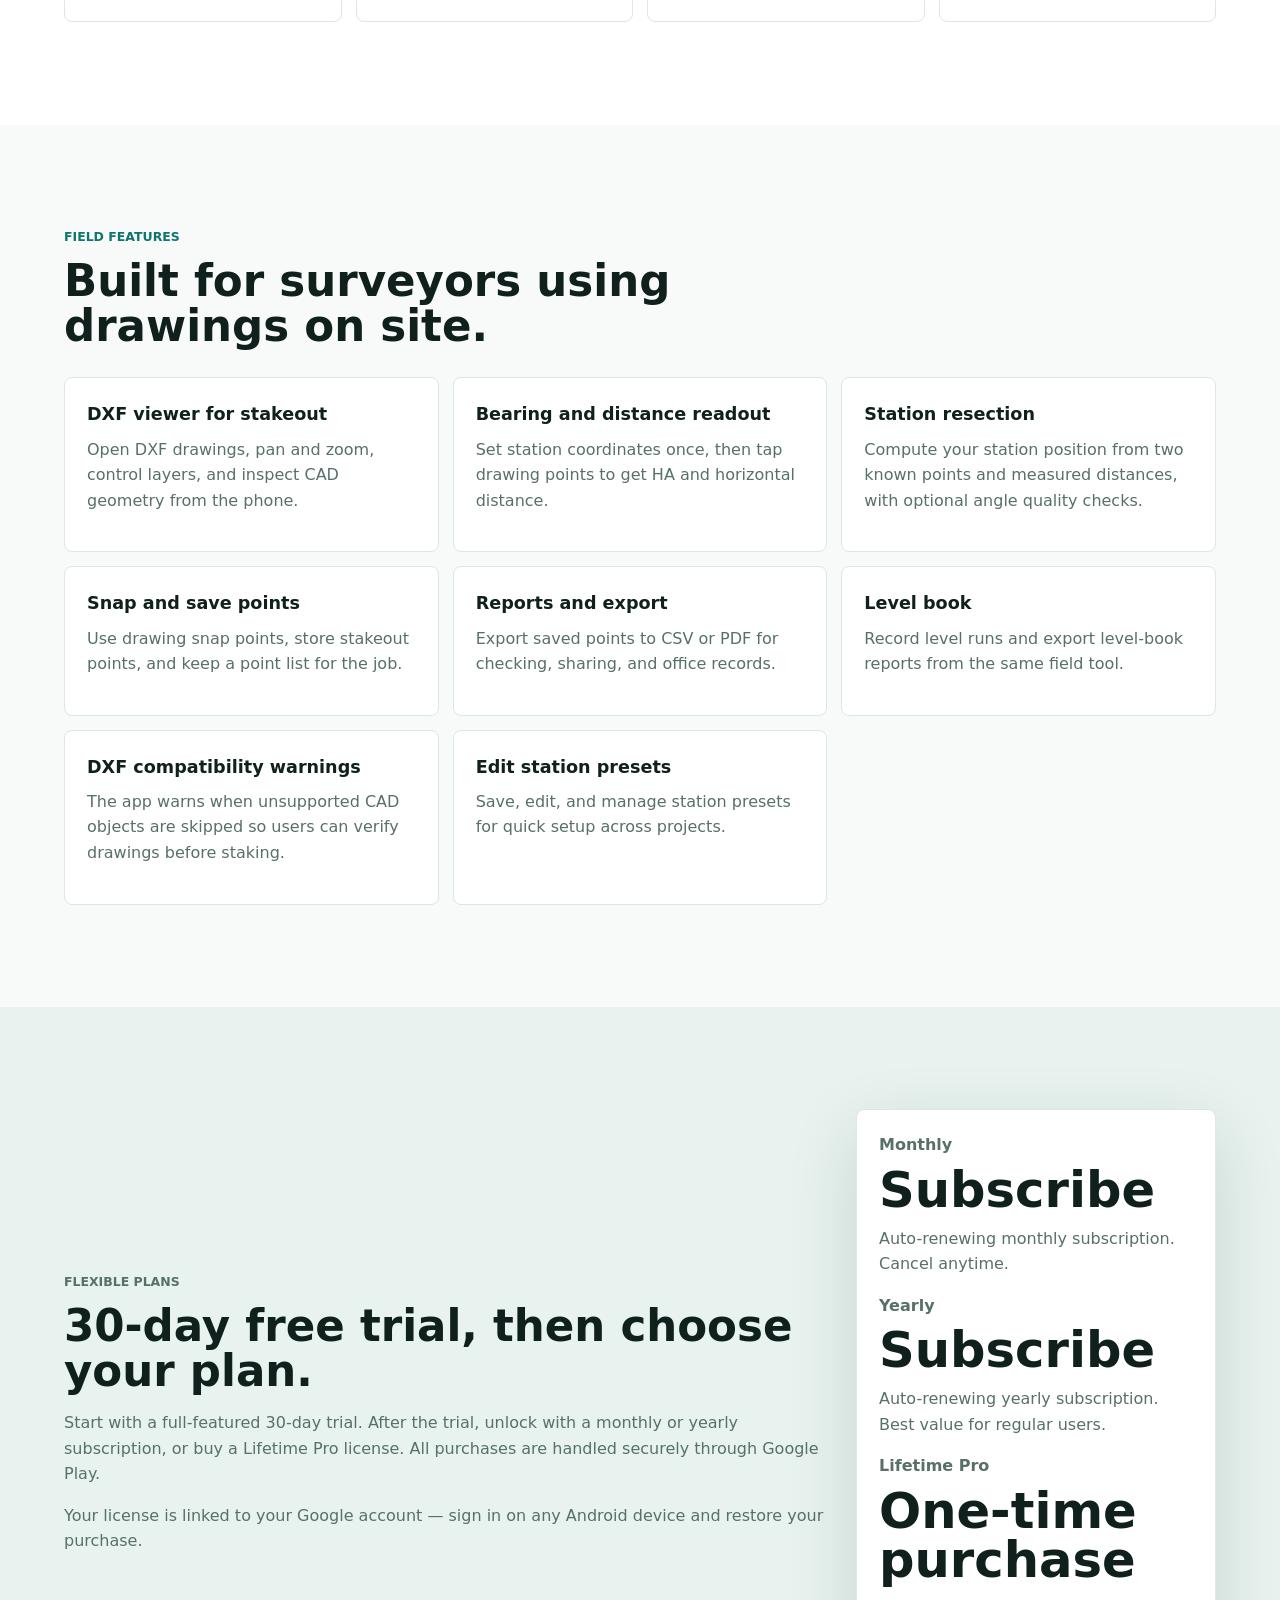
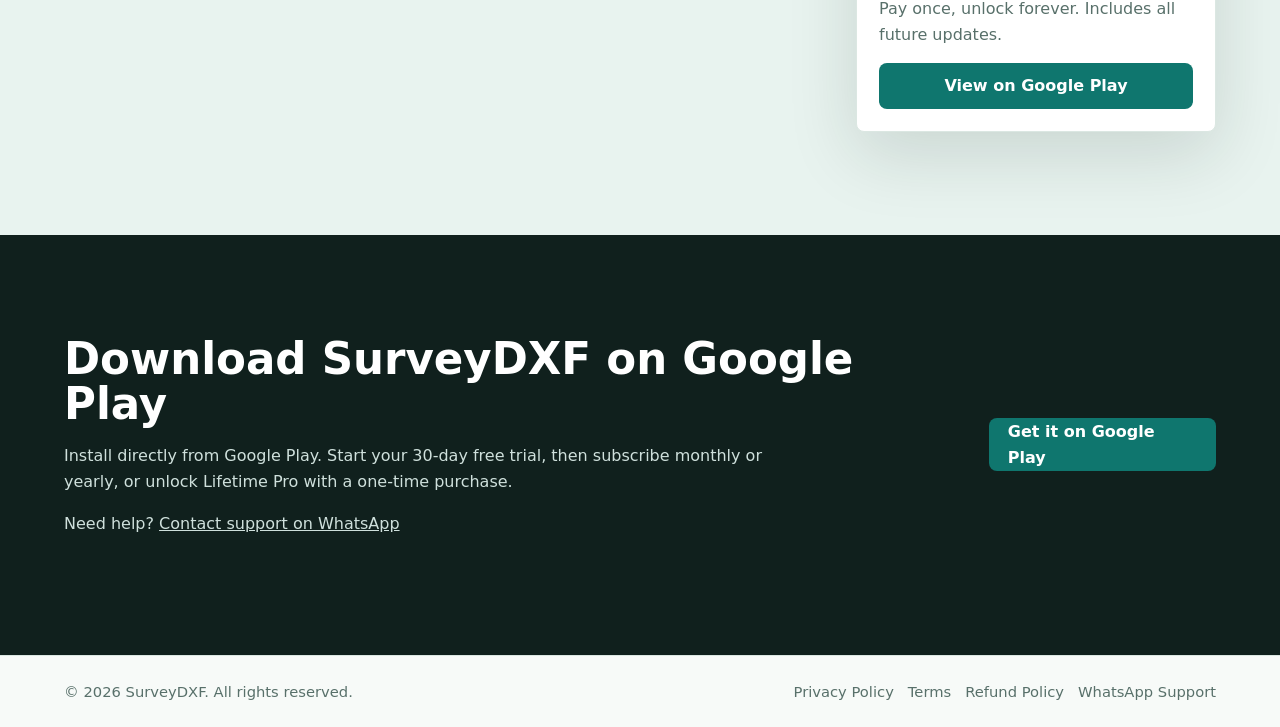
==== commit c910726b: "Update links and text for Google Play promotion" ====
--- a/index.html
+++ b/index.html
@@ -38,12 +38,12 @@
           want to stake, and read the bearing and distance instantly.
         </p>
         <div class="hero-actions">
-          <a class="button primary" href="https://wa.me/60106588648?text=Hi%2C%20I%20want%20to%20test%20SurveyDXF%20for%2030%20days.">Contact on WhatsApp</a>
-          <a class="button secondary" href="#pricing">30-day trial</a>
+          <a class="button primary" href="https://play.google.com/store/apps/details?id=com.surveydxf.app">Get it on Google Play</a>
+          <a class="button secondary" href="#pricing">30-day free trial</a>
         </div>
         <p class="fine">
-          Field beta notice: always verify bearing, distance, coordinates, elevation, and
-          drawing completeness before using results for final staking.
+          Always verify bearing, distance, coordinates, elevation, and drawing completeness
+          before using results for final staking.
         </p>
       </div>
 
@@ -66,7 +66,7 @@
         <article>
           <span>2</span>
           <h3>Set station</h3>
-          <p>Enter the total station northing, easting, and elevation, or pick a station point from the drawing.</p>
+          <p>Enter the total station northing, easting, and elevation, pick from drawing, or use resection.</p>
         </article>
         <article>
           <span>3</span>
@@ -93,7 +93,11 @@
         </article>
         <article>
           <h3>Bearing and distance readout</h3>
-          <p>Set station coordinates once, then tap drawing points to get bearing and horizontal distance.</p>
+          <p>Set station coordinates once, then tap drawing points to get HA and horizontal distance.</p>
+        </article>
+        <article>
+          <h3>Station resection</h3>
+          <p>Compute your station position from two known points and measured distances, with optional angle quality checks.</p>
         </article>
         <article>
           <h3>Snap and save points</h3>
@@ -111,38 +115,53 @@
           <h3>DXF compatibility warnings</h3>
           <p>The app warns when unsupported CAD objects are skipped so users can verify drawings before staking.</p>
         </article>
+        <article>
+          <h3>Edit station presets</h3>
+          <p>Save, edit, and manage station presets for quick setup across projects.</p>
+        </article>
       </div>
     </section>
 
     <section id="pricing" class="section split">
       <div>
-        <p class="eyebrow">Simple license</p>
-        <h2>30-day trial, then Lifetime Pro.</h2>
+        <p class="eyebrow">Flexible plans</p>
+        <h2>30-day free trial, then choose your plan.</h2>
         <p>
-          SurveyDXF is distributed outside Google Play for now. Each license is linked
-          to one phone Device ID. Transfer support is available when a user changes phone.
+          Start with a full-featured 30-day trial. After the trial, unlock with a monthly
+          or yearly subscription, or buy a Lifetime Pro license. All purchases are handled
+          securely through Google Play.
         </p>
         <p>
-          Active beta testers may receive a launch discount after providing useful field feedback.
+          Your license is linked to your Google account — sign in on any Android device and
+          restore your purchase.
         </p>
       </div>
       <div class="price-card">
+        <span class="price-label">Monthly</span>
+        <strong>Subscribe</strong>
+        <p>Auto-renewing monthly subscription. Cancel anytime.</p>
+        <span class="price-label">Yearly</span>
+        <strong>Subscribe</strong>
+        <p>Auto-renewing yearly subscription. Best value for regular users.</p>
         <span class="price-label">Lifetime Pro</span>
-        <strong>USD 99</strong>
-        <p>30-day free trial included. Beta tester discount may be offered for active feedback.</p>
-        <a class="button primary full" href="https://wa.me/60106588648?text=Hi%2C%20I%20want%20to%20test%20SurveyDXF%20for%2030%20days.">Contact on WhatsApp</a>
+        <strong>One-time purchase</strong>
+        <p>Pay once, unlock forever. Includes all future updates.</p>
+        <a class="button primary full" href="https://play.google.com/store/apps/details?id=com.surveydxf.app">View on Google Play</a>
       </div>
     </section>
 
     <section id="download" class="section callout">
       <div>
-        <h2>Contact me to test SurveyDXF</h2>
+        <h2>Download SurveyDXF on Google Play</h2>
         <p>
-          Message me on WhatsApp to request the 30-day test version. I will guide you
-          through download, installation, trial access, and Lifetime Pro activation.
+          Install directly from Google Play. Start your 30-day free trial, then subscribe
+          monthly or yearly, or unlock Lifetime Pro with a one-time purchase.
+        </p>
+        <p>
+          Need help? <a href="https://wa.me/60106588648?text=Hi%2C%20I%20need%20support%20for%20SurveyDXF.">Contact support on WhatsApp</a>
         </p>
       </div>
-      <a class="button primary" href="https://wa.me/60106588648?text=Hi%2C%20I%20want%20to%20test%20SurveyDXF%20for%2030%20days.">WhatsApp me</a>
+      <a class="button primary" href="https://play.google.com/store/apps/details?id=com.surveydxf.app">Get it on Google Play</a>
     </section>
   </main>
 
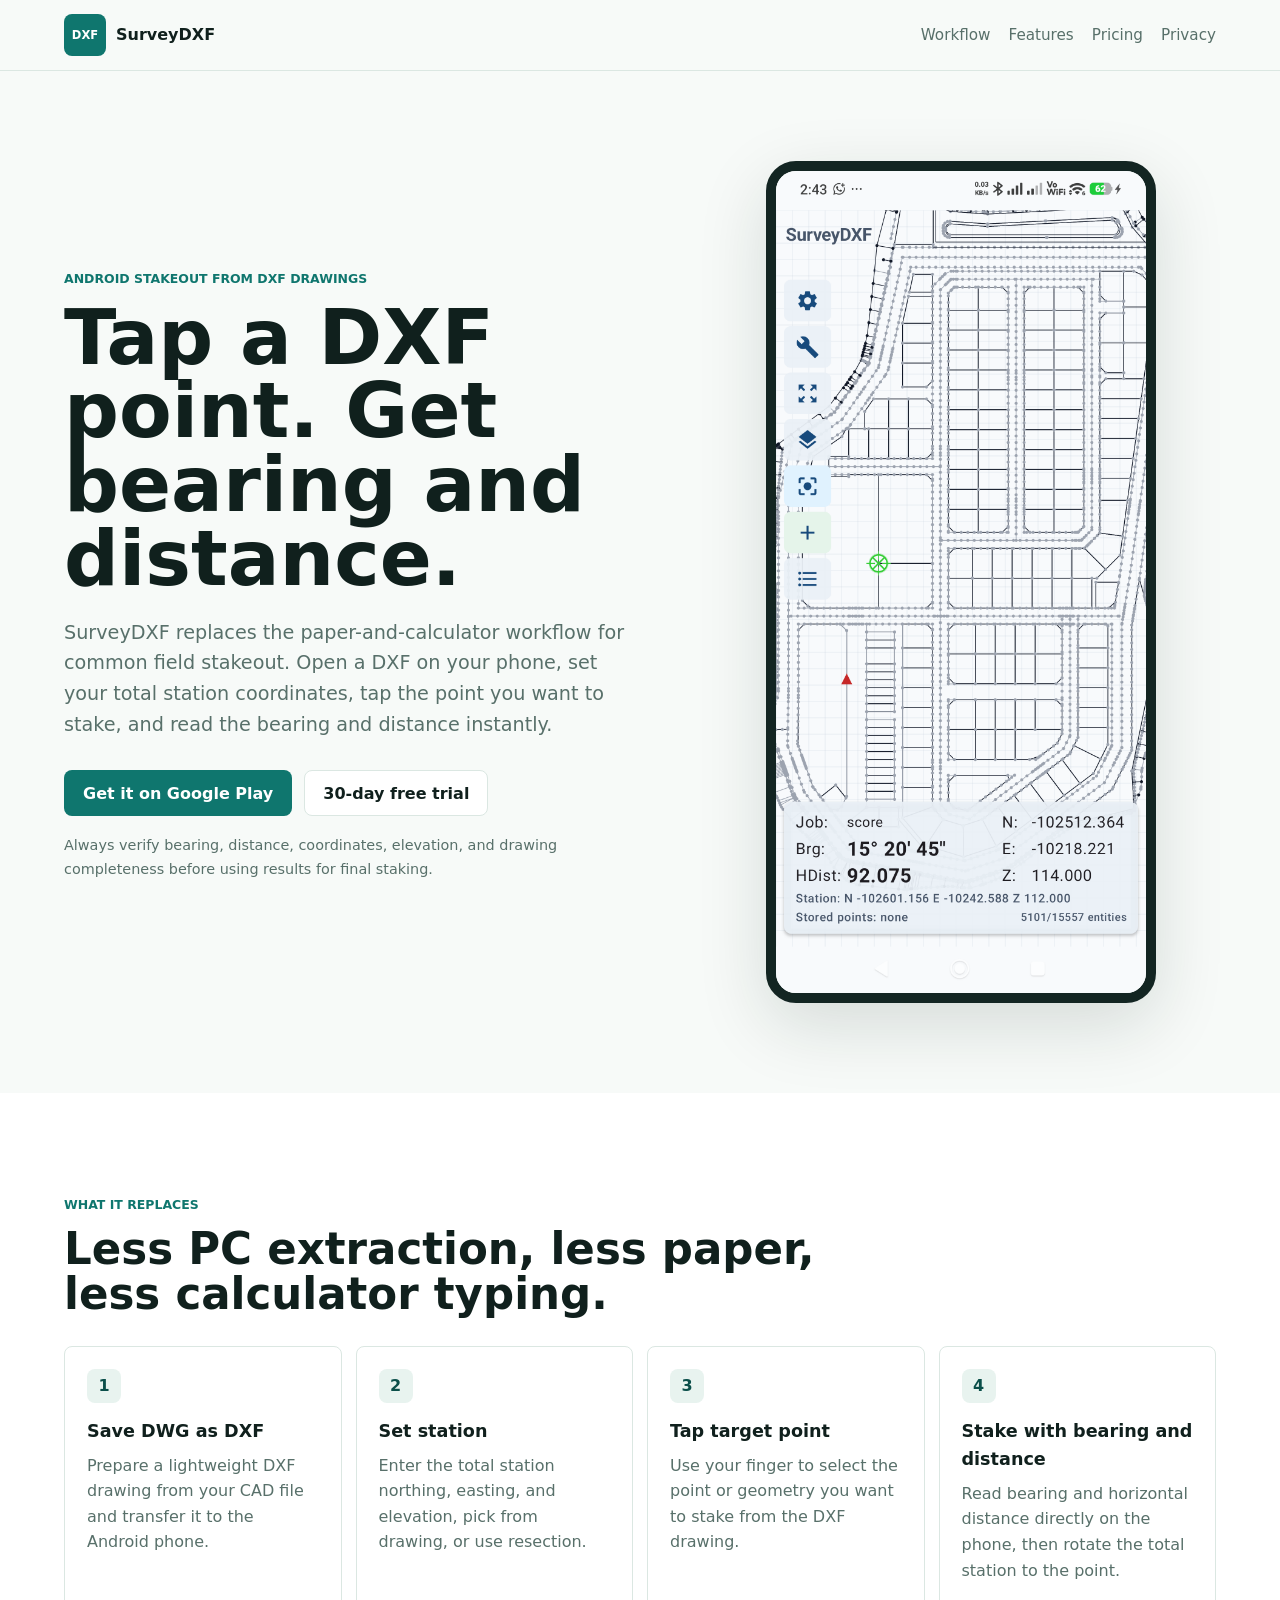
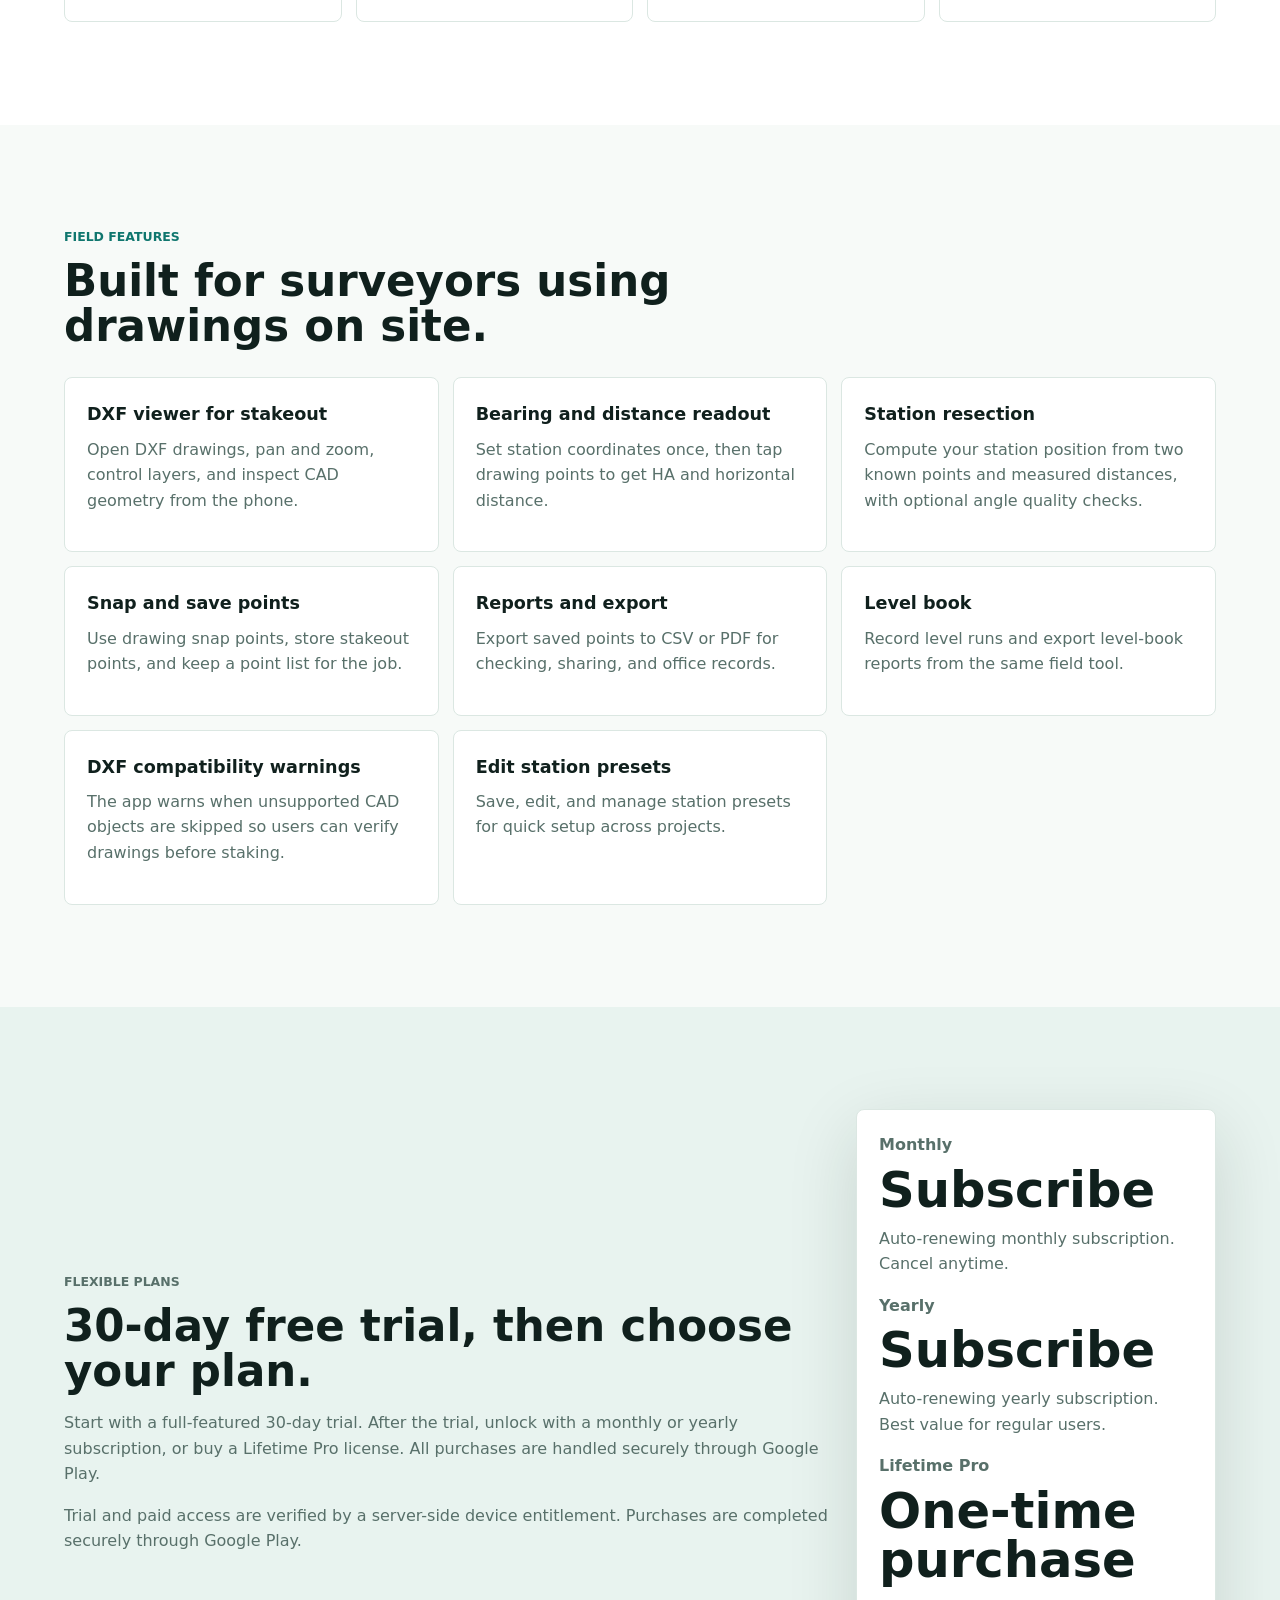
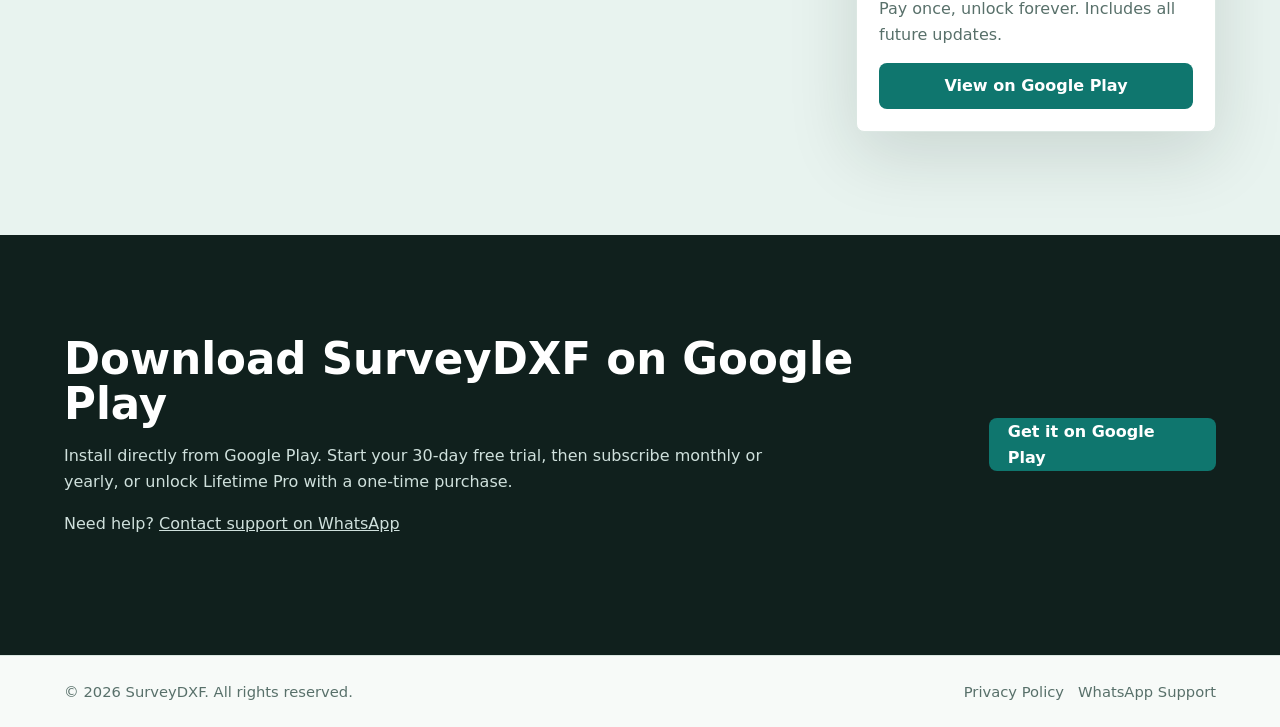
==== commit b0b86b04: "Update SurveyDXF Play Store privacy page" ====
--- a/index.html
+++ b/index.html
@@ -23,7 +23,6 @@
       <a href="#features">Features</a>
       <a href="#pricing">Pricing</a>
       <a href="privacy.html">Privacy</a>
-      <a href="terms.html">Terms</a>
     </nav>
   </header>
 
@@ -132,8 +131,8 @@
           securely through Google Play.
         </p>
         <p>
-          Your license is linked to your Google account — sign in on any Android device and
-          restore your purchase.
+          Trial and paid access are verified by a server-side device entitlement. Purchases
+          are completed securely through Google Play.
         </p>
       </div>
       <div class="price-card">
@@ -169,8 +168,6 @@
     <p>&copy; 2026 SurveyDXF. All rights reserved.</p>
     <div>
       <a href="privacy.html">Privacy Policy</a>
-      <a href="terms.html">Terms</a>
-      <a href="refund.html">Refund Policy</a>
       <a href="https://wa.me/60106588648?text=Hi%2C%20I%20need%20support%20for%20SurveyDXF.">WhatsApp Support</a>
     </div>
   </footer>
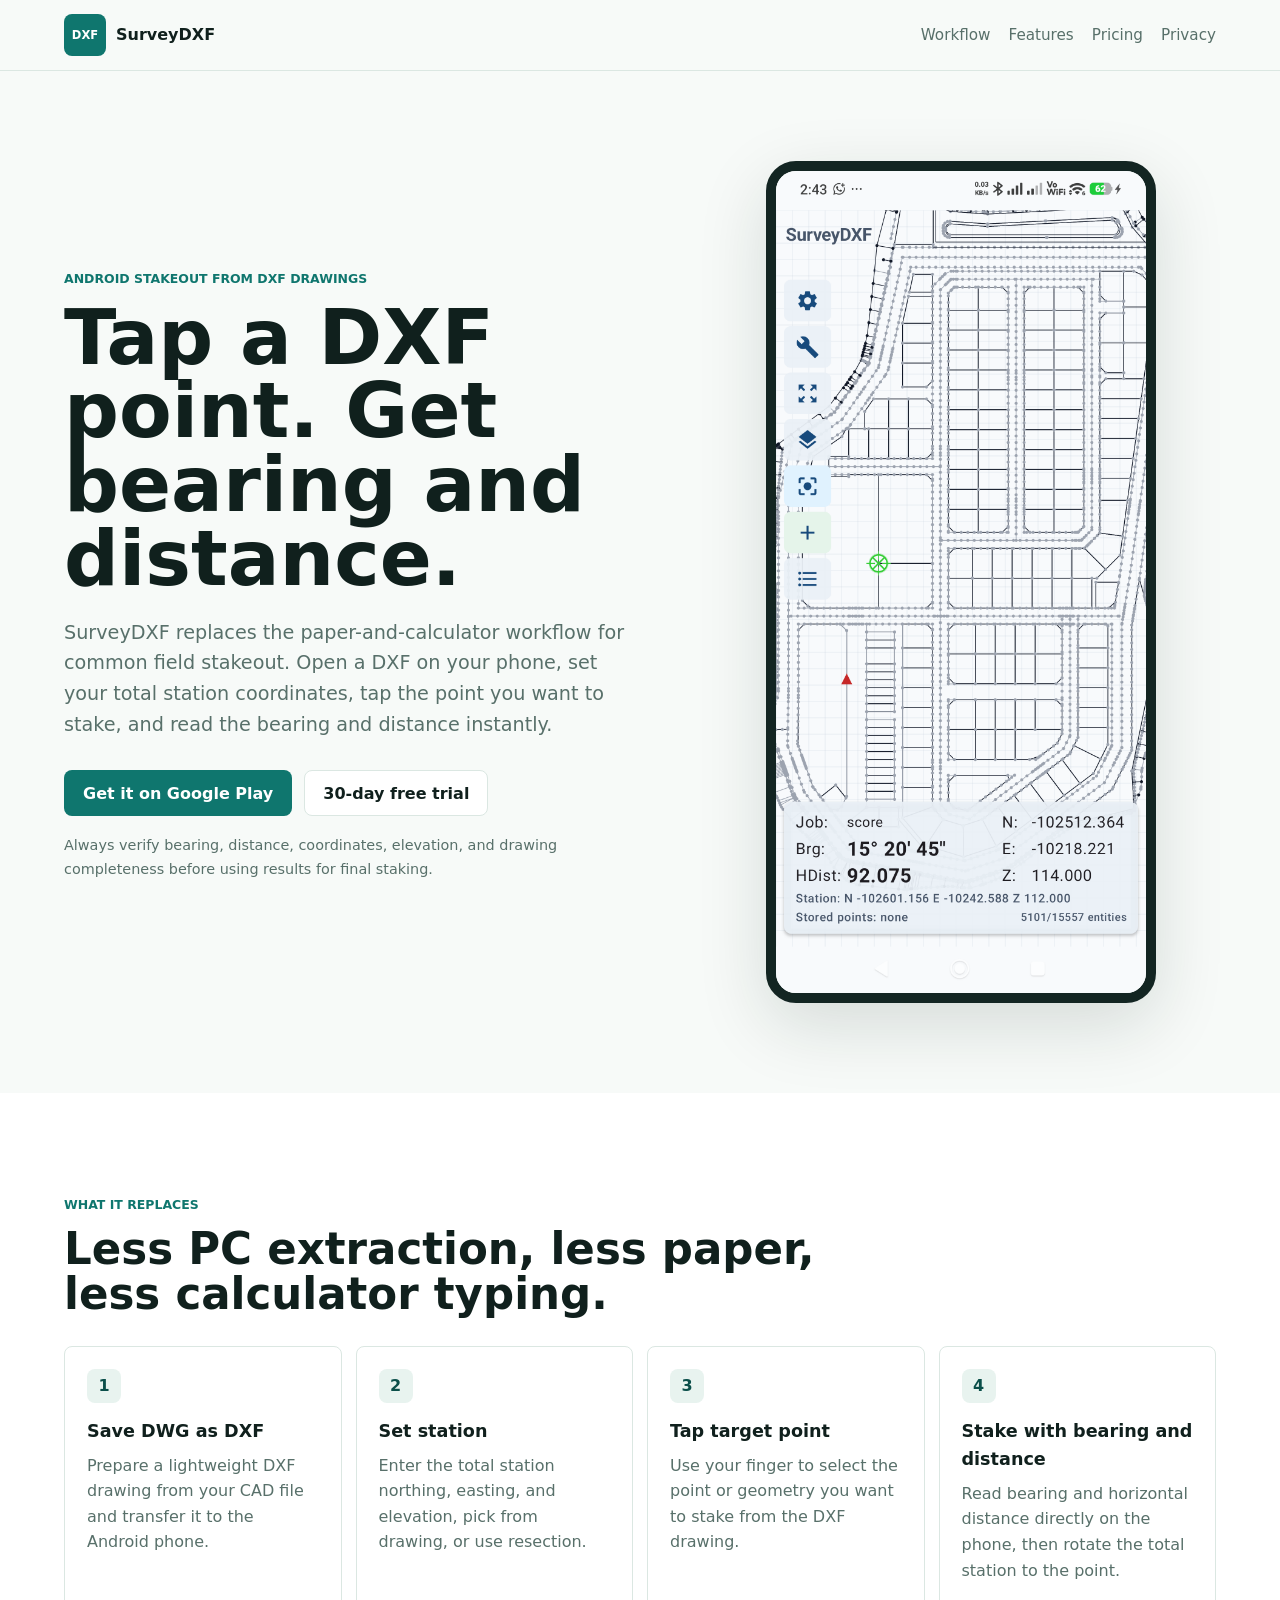
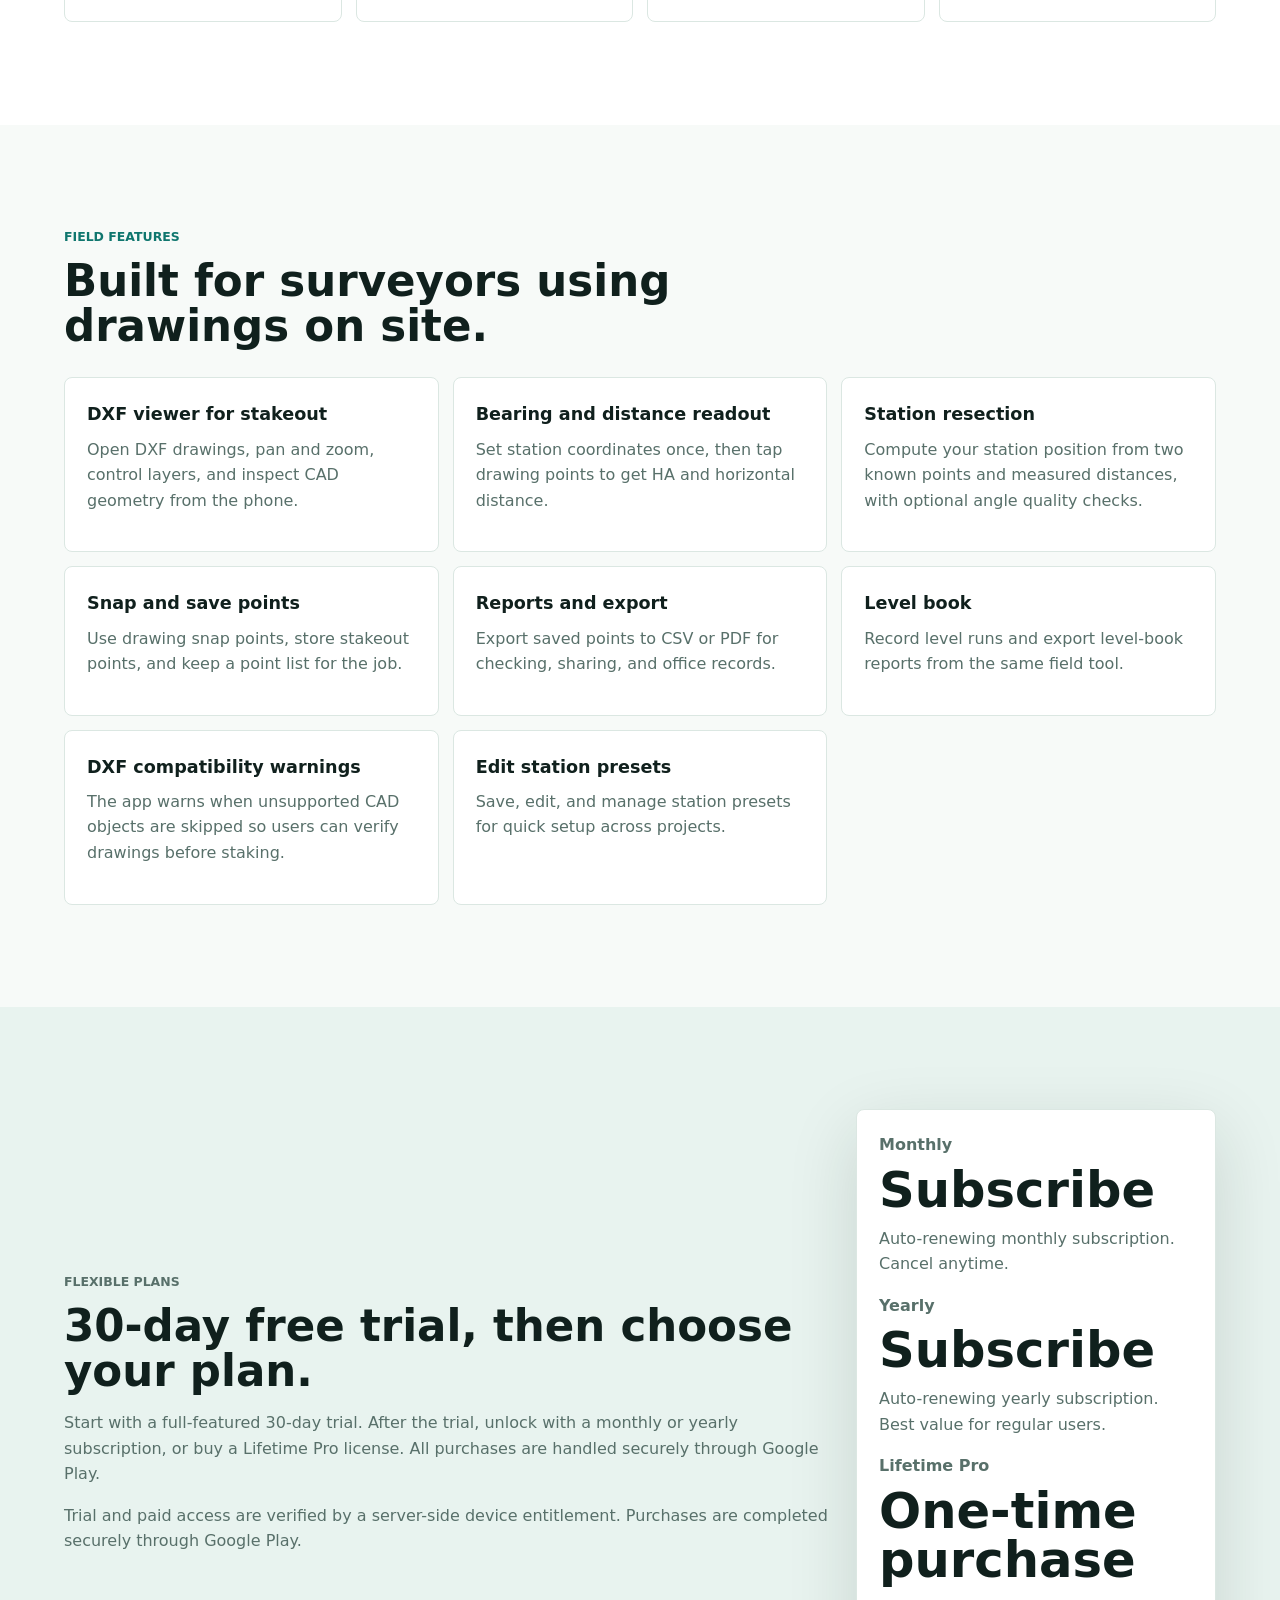
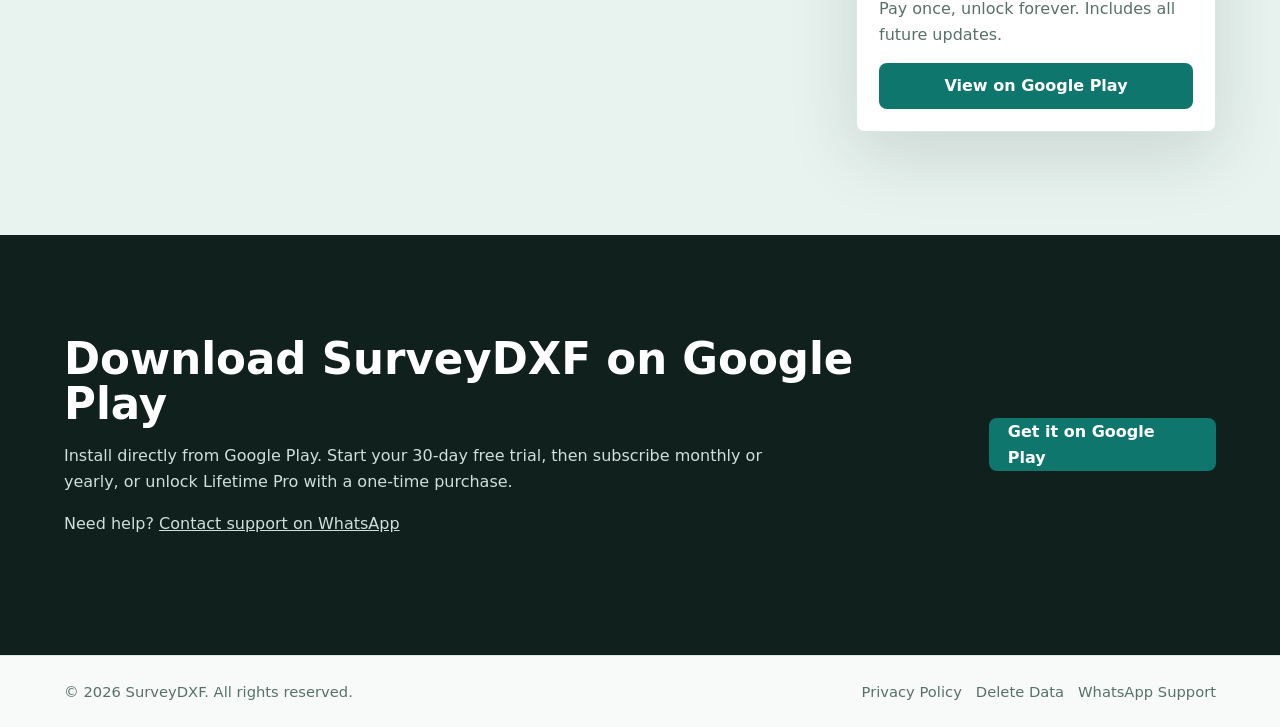
==== commit 30b2cd83: "Add SurveyDXF data deletion page" ====
--- a/index.html
+++ b/index.html
@@ -168,6 +168,7 @@
     <p>&copy; 2026 SurveyDXF. All rights reserved.</p>
     <div>
       <a href="privacy.html">Privacy Policy</a>
+      <a href="delete-data.html">Delete Data</a>
       <a href="https://wa.me/60106588648?text=Hi%2C%20I%20need%20support%20for%20SurveyDXF.">WhatsApp Support</a>
     </div>
   </footer>
